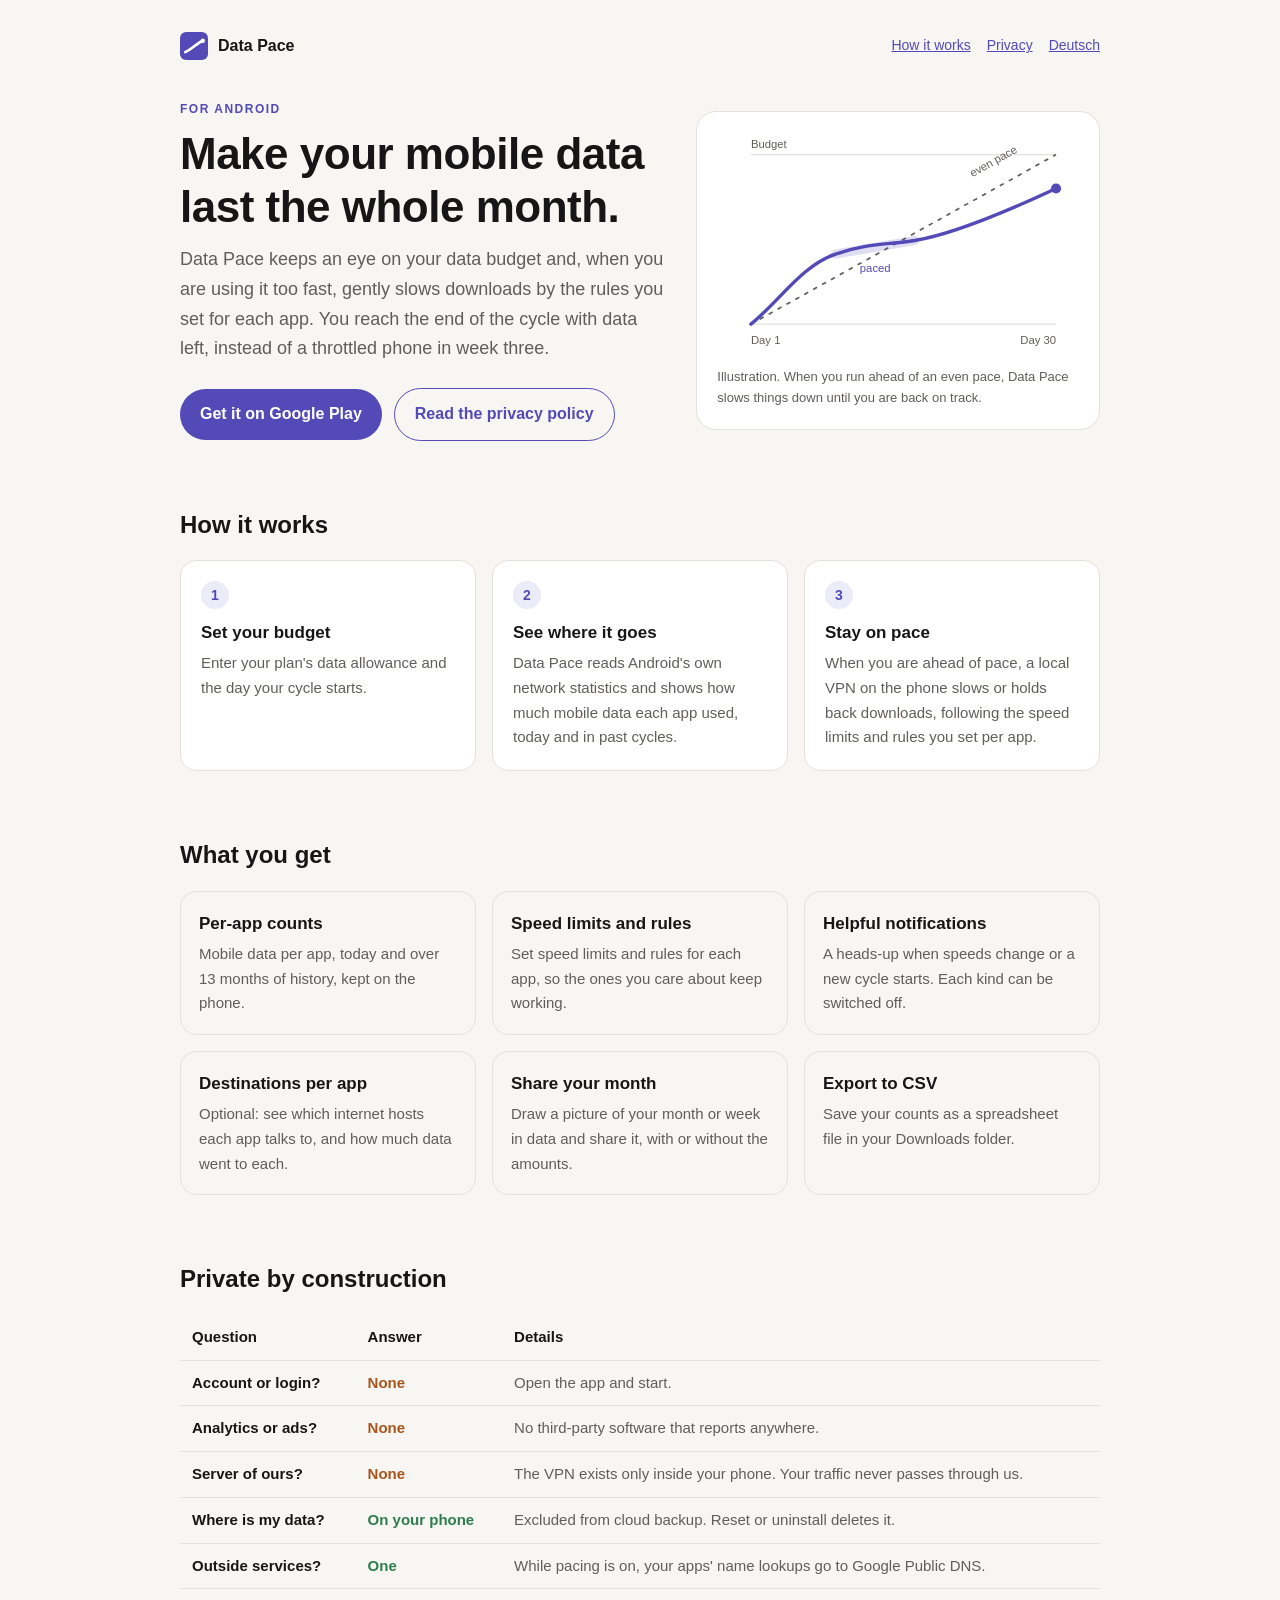
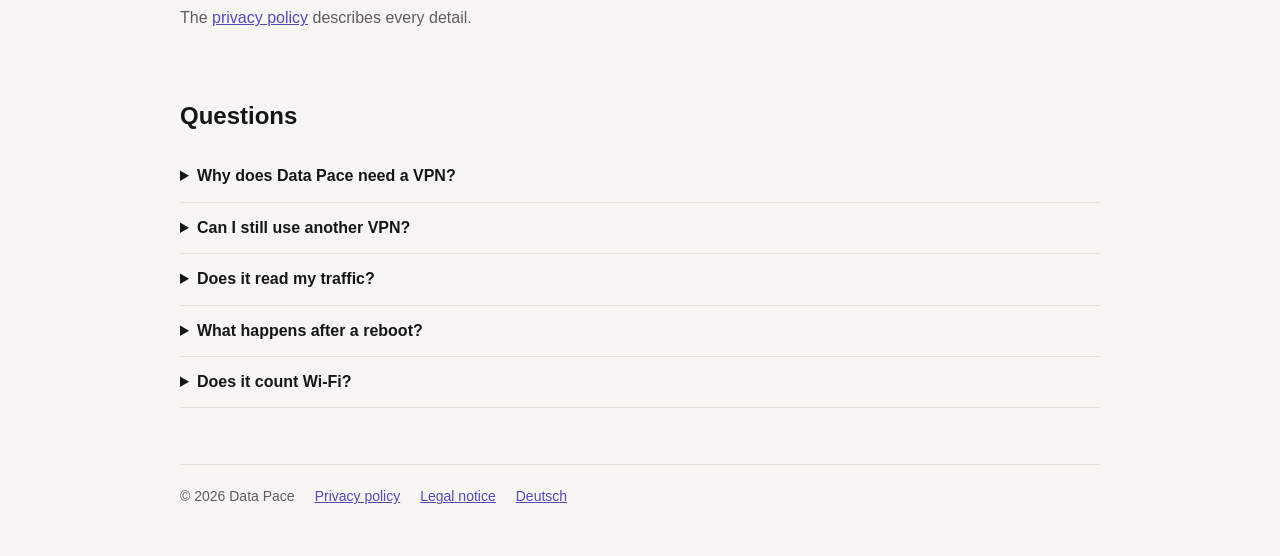
==== index.html @ 1742e235 "Landing page in English and German, GDPR additions to the privacy policy, Impressum, SEO basics - La" ====
<!doctype html>
<html lang="en">
<head>
<meta charset="utf-8">
<meta name="viewport" content="width=device-width,initial-scale=1">
<title>Data Pace: make your mobile data last the whole month</title>
<meta name="description" content="Data Pace is an Android app that paces your mobile data so your plan lasts until the next cycle. Per-app counts, gentle speed limits, no account, no server, no cloud.">

<link rel="canonical" href="https://tensor-tide.github.io/datapace-site/">
<link rel="alternate" hreflang="en" href="https://tensor-tide.github.io/datapace-site/">
<link rel="alternate" hreflang="de" href="https://tensor-tide.github.io/datapace-site/de/">
<link rel="alternate" hreflang="x-default" href="https://tensor-tide.github.io/datapace-site/">
<link rel="icon" href="favicon.svg" type="image/svg+xml">
<link rel="apple-touch-icon" href="apple-touch-icon.png">
<meta name="theme-color" content="#f7f6f2" media="(prefers-color-scheme: light)">
<meta name="theme-color" content="#0e0e10" media="(prefers-color-scheme: dark)">
<meta property="og:type" content="website">
<meta property="og:site_name" content="Data Pace">
<meta property="og:title" content="Data Pace: make your mobile data last the whole month">
<meta property="og:description" content="An Android app that paces your mobile data. Works entirely on your phone. No login, no server, no cloud.">
<meta property="og:url" content="https://tensor-tide.github.io/datapace-site/">
<meta property="og:image" content="https://tensor-tide.github.io/datapace-site/og.png">
<meta property="og:image:width" content="1200">
<meta property="og:image:height" content="630">
<meta property="og:locale" content="en_GB">
<meta property="og:locale:alternate" content="de_DE">
<meta name="twitter:card" content="summary_large_image">
<link rel="stylesheet" href="style.css">
<script type="application/ld+json">
{
  "@context": "https://schema.org",
  "@type": "SoftwareApplication",
  "name": "Data Pace",
  "operatingSystem": "Android",
  "applicationCategory": "UtilitiesApplication",
  "description": "Paces your mobile data so it lasts the whole month. Works entirely on the phone, with no account, server or cloud.",
  "url": "https://tensor-tide.github.io/datapace-site/",
  "inLanguage": ["en", "de"]
}
</script>
</head>
<body class="wide">
<a class="skip" href="#main">Skip to content</a>
<header class="site-header">
  <a class="brand" href="./"><img src="favicon.svg" alt="" width="28" height="28">Data Pace</a>
  <nav aria-label="Site">
    <a href="#how">How it works</a>
    <a href="privacy/">Privacy</a>
    <a href="de/" hreflang="de" lang="de">Deutsch</a>
  </nav>
</header>

<main id="main">
<div class="hero">
  <div>
    <div class="eyebrow">For Android</div>
    <h1>Make your mobile data last the whole month.</h1>
    <p class="lede">Data Pace keeps an eye on your data budget and, when you are using it too fast, gently slows downloads by the rules you set for each app. You reach the end of the cycle with data left, instead of a throttled phone in week three.</p>
    <div class="cta">
      <!-- TODO: replace with the real Play Store URL, e.g. https://play.google.com/store/apps/details?id=YOUR.PACKAGE -->
      <a class="button" href="https://play.google.com/store/apps/details?id=TODO">Get it on Google Play</a>
      <a class="button ghost" href="privacy/">Read the privacy policy</a>
    </div>
  </div>
  <figure class="pace-figure">
    <svg viewBox="0 0 320 200" role="img" aria-labelledby="pace-title pace-desc">
      <title id="pace-title">Data use against an even pace</title>
      <desc id="pace-desc">A dashed diagonal line shows an even pace from zero to the full budget at the end of the cycle. The actual usage line rises quickly at first, then flattens as pacing starts, and stays under the budget.</desc>
      <line x1="30" y1="20" x2="300" y2="20" style="stroke:var(--rule)" stroke-width="1"/>
      <line x1="30" y1="170" x2="300" y2="170" style="stroke:var(--rule)" stroke-width="1"/>
      <text x="30" y="14" font-size="10" style="fill:var(--soft)">Budget</text>
      <text x="30" y="188" font-size="10" style="fill:var(--soft)">Day 1</text>
      <text x="300" y="188" font-size="10" text-anchor="end" style="fill:var(--soft)">Day 30</text>
      <line x1="30" y1="170" x2="300" y2="20" style="stroke:var(--soft)" stroke-width="1.5" stroke-dasharray="4 5"/>
      <text x="226" y="40" font-size="10" style="fill:var(--soft)" transform="rotate(-29 226 40)">even pace</text>
      <path d="M30 170 C55 150 75 118 105 108 S150 100 175 96 S240 78 300 50" fill="none" style="stroke:var(--accent)" stroke-width="3" stroke-linecap="round"/>
      <path d="M105 108 L175 96" fill="none" style="stroke:var(--accent)" stroke-width="8" stroke-opacity=".18" stroke-linecap="round"/>
      <text x="140" y="124" font-size="10" text-anchor="middle" style="fill:var(--accent)">paced</text>
      <circle cx="300" cy="50" r="4.5" style="fill:var(--accent)"/>
    </svg>
    <figcaption>Illustration. When you run ahead of an even pace, Data Pace slows things down until you are back on track.</figcaption>
  </figure>
</div>

<section id="how" aria-labelledby="how-h">
  <h2 id="how-h">How it works</h2>
  <ol class="steps">
    <li><h3>Set your budget</h3><p>Enter your plan's data allowance and the day your cycle starts.</p></li>
    <li><h3>See where it goes</h3><p>Data Pace reads Android's own network statistics and shows how much mobile data each app used, today and in past cycles.</p></li>
    <li><h3>Stay on pace</h3><p>When you are ahead of pace, a local VPN on the phone slows or holds back downloads, following the speed limits and rules you set per app.</p></li>
  </ol>
</section>

<section aria-labelledby="feat-h">
  <h2 id="feat-h">What you get</h2>
  <div class="features">
    <div><h3>Per-app counts</h3><p>Mobile data per app, today and over 13 months of history, kept on the phone.</p></div>
    <div><h3>Speed limits and rules</h3><p>Set speed limits and rules for each app, so the ones you care about keep working.</p></div>
    <div><h3>Helpful notifications</h3><p>A heads-up when speeds change or a new cycle starts. Each kind can be switched off.</p></div>
    <div><h3>Destinations per app</h3><p>Optional: see which internet hosts each app talks to, and how much data went to each.</p></div>
    <div><h3>Share your month</h3><p>Draw a picture of your month or week in data and share it, with or without the amounts.</p></div>
    <div><h3>Export to CSV</h3><p>Save your counts as a spreadsheet file in your Downloads folder.</p></div>
  </div>
</section>

<section aria-labelledby="priv-h">
  <h2 id="priv-h">Private by construction</h2>
  <table class="promise">
    <thead><tr><th scope="col">Question</th><th scope="col">Answer</th><th scope="col">Details</th></tr></thead>
    <tbody>
      <tr><th scope="row">Account or login?</th><td class="no">None</td><td>Open the app and start.</td></tr>
      <tr><th scope="row">Analytics or ads?</th><td class="no">None</td><td>No third-party software that reports anywhere.</td></tr>
      <tr><th scope="row">Server of ours?</th><td class="no">None</td><td>The VPN exists only inside your phone. Your traffic never passes through us.</td></tr>
      <tr><th scope="row">Where is my data?</th><td class="yes">On your phone</td><td>Excluded from cloud backup. Reset or uninstall deletes it.</td></tr>
      <tr><th scope="row">Outside services?</th><td class="yes">One</td><td>While pacing is on, your apps' name lookups go to Google Public DNS.</td></tr>
    </tbody>
  </table>
  <p class="soft">The <a href="privacy/">privacy policy</a> describes every detail.</p>
</section>

<section aria-labelledby="faq-h">
  <h2 id="faq-h">Questions</h2>
  <details><summary>Why does Data Pace need a VPN?</summary><p>Android lets an app slow other apps' traffic only through its VPN interface. Data Pace's VPN runs entirely on the phone: traffic passes through the app straight to your carrier or Wi-Fi, never through a server.</p></details>
  <details><summary>Can I still use another VPN?</summary><p>Android allows one VPN at a time, so while pacing is on, another VPN app cannot run.</p></details>
  <details><summary>Does it read my traffic?</summary><p>No content. It reads only what pacing needs: which app opened a connection, the address, the amounts, and how long name lookups take. Host names are read only if you switch on Destinations per app.</p></details>
  <details><summary>What happens after a reboot?</summary><p>If pacing was on, it resumes by itself after a reboot or an app update.</p></details>
  <details><summary>Does it count Wi-Fi?</summary><p>Data Pace counts your mobile data, since that is what your plan limits.</p></details>
</section>
</main>

<footer class="site-footer">
  <span>© 2026 Data Pace</span>
  <a href="privacy/">Privacy policy</a>
  <a href="impressum/">Legal notice</a>
  <a href="de/" hreflang="de" lang="de">Deutsch</a>
</footer>
</body>
</html>
---- style.css ----
:root {
  --bg: #f7f6f2;
  --surface: #ffffff;
  --ink: #161616;
  --soft: #5f5e5a;
  --accent: #534ab7;
  --accent-ink: #ffffff;
  --accent-tint: #ecebf8;
  --rule: #e3e1da;
  --ok: #2f7d4f;
  --warn: #a8551b;
}
@media (prefers-color-scheme: dark) {
  :root {
    --bg: #0e0e10;
    --surface: #18181c;
    --ink: #f2f2f2;
    --soft: #b4b2a9;
    --accent: #9a93f0;
    --accent-ink: #0e0e10;
    --accent-tint: #23213d;
    --rule: #2e2e33;
    --ok: #6fcf97;
    --warn: #f2a65a;
  }
}

* { box-sizing: border-box; }
html { background: var(--bg); color-scheme: light dark; }
body {
  margin: 0 auto;
  padding: 32px 20px 48px;
  max-width: 680px;
  font: 16px/1.65 -apple-system, "Segoe UI", Roboto, Helvetica, Arial, sans-serif;
  color: var(--ink);
  background: var(--bg);
}
body.wide { max-width: 960px; }

h1 { font-size: 28px; line-height: 1.2; margin: 8px 0 4px; }
h2 { font-size: 20px; margin: 28px 0 6px; color: var(--accent); }
h3 { font-size: 17px; margin: 0 0 4px; }
.eyebrow { font-size: 12px; letter-spacing: 1.5px; font-weight: 600; color: var(--accent); text-transform: uppercase; }
.soft { color: var(--soft); }
a { color: var(--accent); }
a:focus-visible, .button:focus-visible { outline: 2px solid var(--accent); outline-offset: 3px; border-radius: 4px; }
hr { border: 0; border-top: 1px solid var(--rule); margin: 36px 0; }
ul { padding-left: 20px; }
li { margin: 4px 0; }
.lang { font-size: 14px; margin: 0 0 20px; }

.skip { position: absolute; left: -9999px; }
.skip:focus { left: 16px; top: 16px; background: var(--surface); padding: 8px 12px; z-index: 10; }

/* Header and footer */
.site-header { flex-wrap: wrap; display: flex; justify-content: space-between; align-items: center; gap: 16px; margin-bottom: 40px; }
.brand { white-space: nowrap; display: flex; align-items: center; gap: 10px; font-weight: 700; color: var(--ink); text-decoration: none; }
.brand img { width: 28px; height: 28px; }
.site-header nav { font-size: 14px; display: flex; gap: 8px 16px; flex-wrap: wrap; }
.site-footer { margin-top: 56px; padding-top: 20px; border-top: 1px solid var(--rule); font-size: 14px; color: var(--soft); display: flex; flex-wrap: wrap; gap: 8px 20px; }

/* Landing page */
.hero { display: grid; gap: 32px; align-items: center; }
@media (min-width: 760px) { .hero { grid-template-columns: 1.2fr 1fr; } }
.hero h1 { font-size: clamp(30px, 6vw, 44px); letter-spacing: -0.5px; }
.lede { font-size: 18px; color: var(--soft); margin: 12px 0 24px; }
.button {
  display: inline-block; padding: 12px 20px; border-radius: 999px;
  background: var(--accent); color: var(--accent-ink); font-weight: 600; text-decoration: none;
}
.button.ghost { background: transparent; color: var(--accent); border: 1.5px solid var(--accent); }
.cta { display: flex; flex-wrap: wrap; gap: 12px; align-items: center; }
.pace-figure { background: var(--surface); border: 1px solid var(--rule); border-radius: 20px; padding: 20px; margin: 0; }
.pace-figure svg { width: 100%; height: auto; display: block; }
.pace-figure figcaption { font-size: 13px; color: var(--soft); margin-top: 8px; }

section { margin-top: 64px; }
section > h2 { font-size: 24px; color: var(--ink); margin-bottom: 16px; }

.steps { list-style: none; padding: 0; display: grid; gap: 16px; counter-reset: step; }
@media (min-width: 760px) { .steps { grid-template-columns: repeat(3, 1fr); } }
.steps li { counter-increment: step; margin: 0; padding: 20px; background: var(--surface); border: 1px solid var(--rule); border-radius: 16px; }
.steps li::before {
  content: counter(step); display: inline-grid; place-items: center; width: 28px; height: 28px; margin-bottom: 10px;
  border-radius: 50%; background: var(--accent-tint); color: var(--accent); font-weight: 700; font-size: 14px;
}
.steps p, .features p { margin: 0; color: var(--soft); font-size: 15px; }

.features { display: grid; gap: 16px; }
@media (min-width: 600px) { .features { grid-template-columns: repeat(2, 1fr); } }
@media (min-width: 860px) { .features { grid-template-columns: repeat(3, 1fr); } }
.features > div { padding: 18px; border-radius: 16px; border: 1px solid var(--rule); }

.promise { width: 100%; border-collapse: collapse; font-size: 15px; }
.promise th, .promise td { text-align: left; padding: 10px 12px; border-bottom: 1px solid var(--rule); vertical-align: top; }
.promise th { font-weight: 600; }
.promise td:last-child { color: var(--soft); }
@media (max-width: 560px) {
  .promise thead { display: none; }
  .promise, .promise tbody, .promise tr, .promise th, .promise td { display: block; }
  .promise tr { padding: 10px 0; border-bottom: 1px solid var(--rule); }
  .promise th, .promise td { border: 0; padding: 2px 0; }
}
.promise, .legal table { overflow-wrap: break-word; hyphens: auto; }
.yes { color: var(--ok); font-weight: 600; white-space: nowrap; }
.no { color: var(--warn); font-weight: 600; white-space: nowrap; }

details { border-bottom: 1px solid var(--rule); padding: 12px 0; }
details summary { cursor: pointer; font-weight: 600; }
details p { margin: 8px 0 0; color: var(--soft); }

/* Legal pages */
.legal table { width: 100%; border-collapse: collapse; font-size: 15px; margin: 8px 0 16px; }
.legal th, .legal td { text-align: left; padding: 8px 10px; border-bottom: 1px solid var(--rule); vertical-align: top; }
.legal th { font-weight: 600; }
.legal address { font-style: normal; }
.todo { background: #fff3c4; color: #5a4300; padding: 0 4px; border-radius: 3px; }
@media (prefers-color-scheme: dark) { .todo { background: #4a3d00; color: #ffe8a3; } }

@media print {
  :root { --bg: #fff; --ink: #000; --soft: #333; --accent: #000; --rule: #ccc; }
  body { max-width: none; padding: 0; font-size: 11pt; }
  .site-header nav, .skip, .cta, .pace-figure { display: none; }
  a { text-decoration: none; }
  h2 { break-after: avoid; }
}
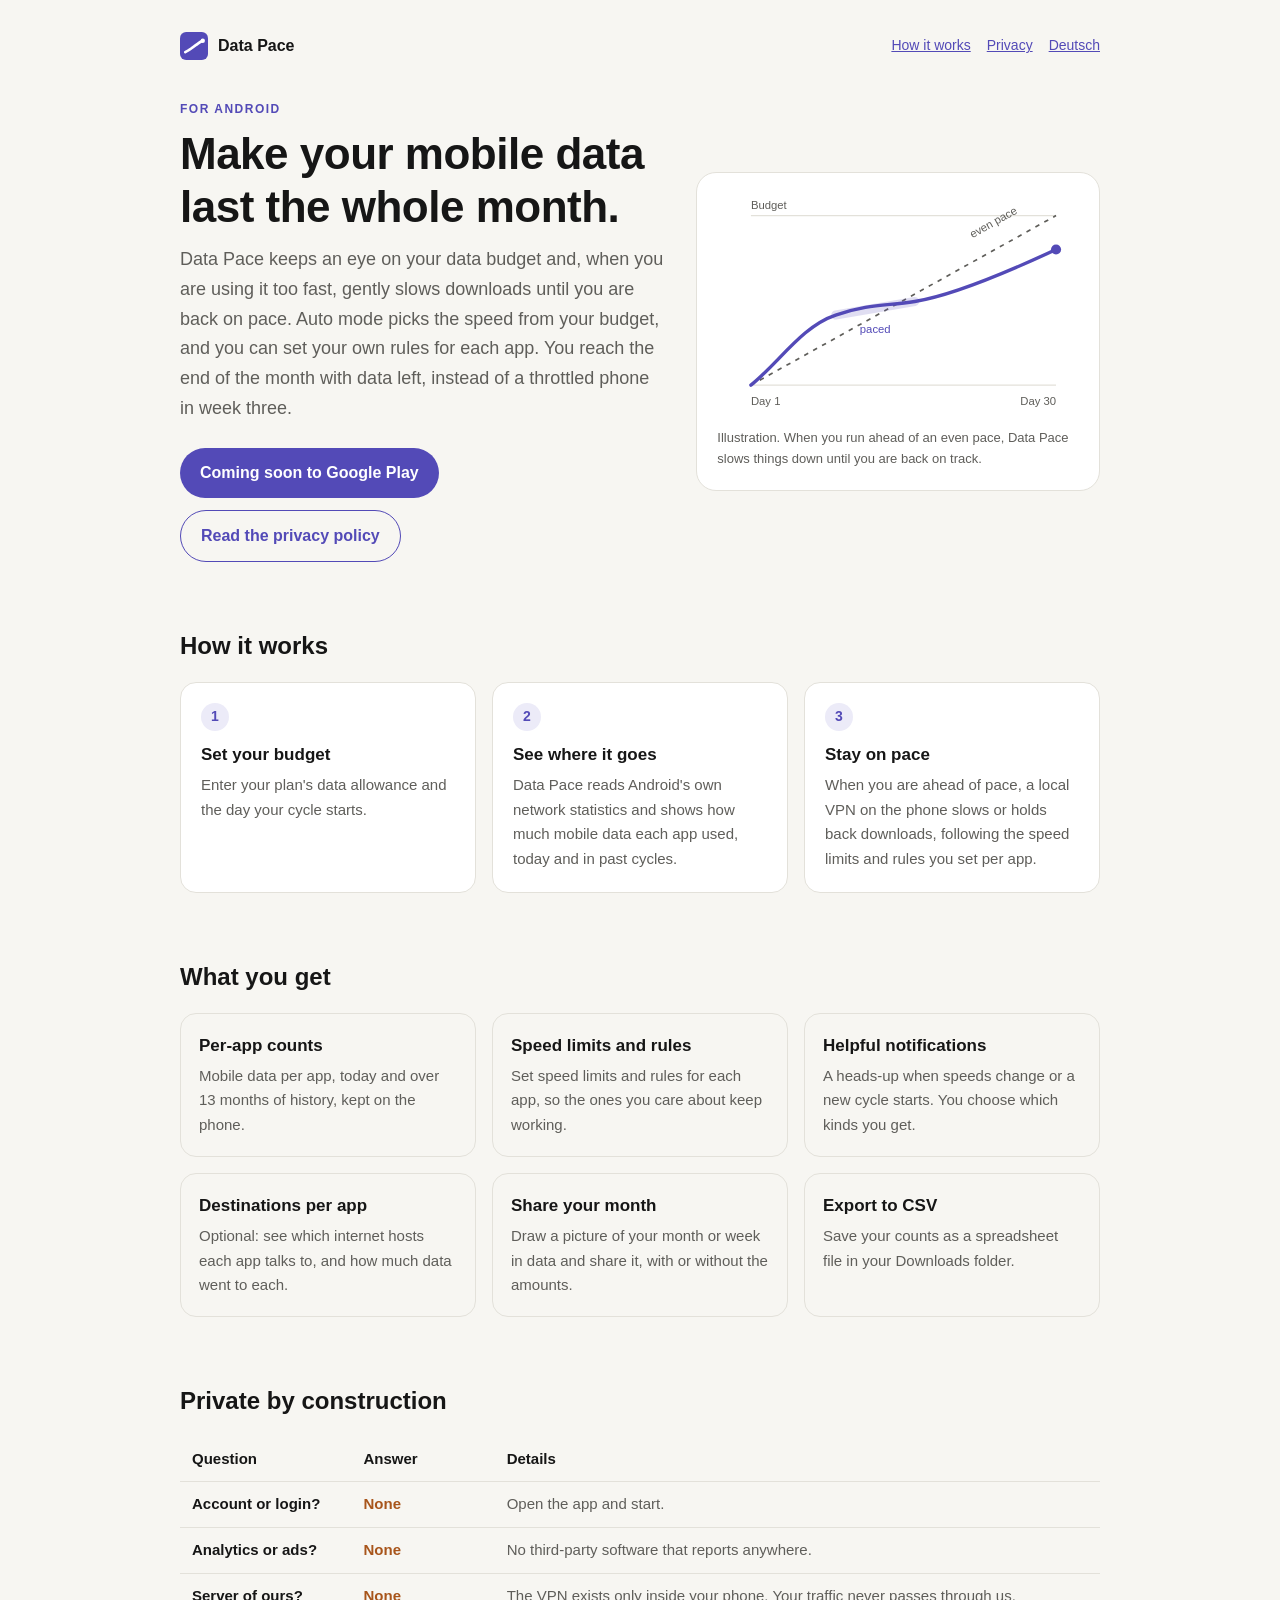
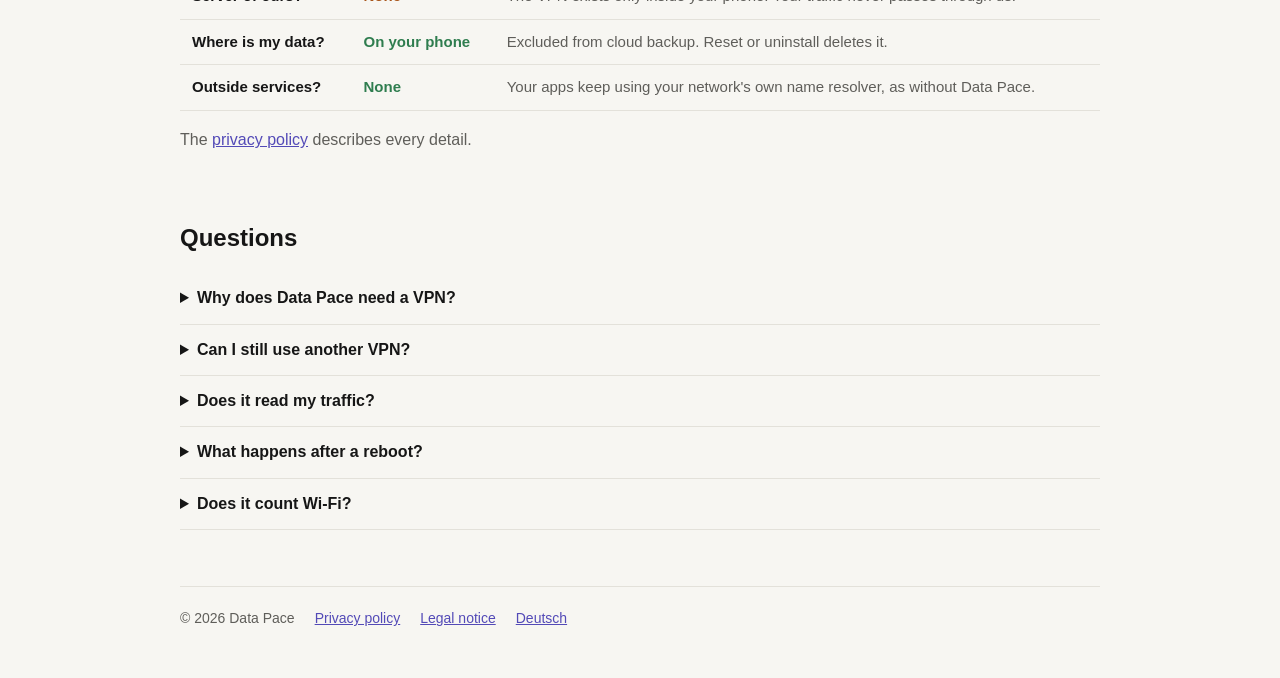
==== commit 67ccaa93: "Site: the claims checked against the app; DNS as a fallback only (0.21.24); coming soon in place of " ====
--- a/index.html
+++ b/index.html
@@ -55,10 +55,10 @@
   <div>
     <div class="eyebrow">For Android</div>
     <h1>Make your mobile data last the whole month.</h1>
-    <p class="lede">Data Pace keeps an eye on your data budget and, when you are using it too fast, gently slows downloads by the rules you set for each app. You reach the end of the cycle with data left, instead of a throttled phone in week three.</p>
+    <p class="lede">Data Pace keeps an eye on your data budget and, when you are using it too fast, gently slows downloads until you are back on pace. Auto mode picks the speed from your budget, and you can set your own rules for each app. You reach the end of the month with data left, instead of a throttled phone in week three.</p>
     <div class="cta">
-      <!-- TODO: replace with the real Play Store URL, e.g. https://play.google.com/store/apps/details?id=YOUR.PACKAGE -->
-      <a class="button" href="https://play.google.com/store/apps/details?id=TODO">Get it on Google Play</a>
+      <!-- The app is in closed testing; the listing is not public yet. When it is, this becomes a link to https://play.google.com/store/apps/details?id=app.datapace -->
+      <span class="button" aria-disabled="true">Coming soon to Google Play</span>
       <a class="button ghost" href="privacy/">Read the privacy policy</a>
     </div>
   </div>
@@ -96,7 +96,7 @@
   <div class="features">
     <div><h3>Per-app counts</h3><p>Mobile data per app, today and over 13 months of history, kept on the phone.</p></div>
     <div><h3>Speed limits and rules</h3><p>Set speed limits and rules for each app, so the ones you care about keep working.</p></div>
-    <div><h3>Helpful notifications</h3><p>A heads-up when speeds change or a new cycle starts. Each kind can be switched off.</p></div>
+    <div><h3>Helpful notifications</h3><p>A heads-up when speeds change or a new cycle starts. You choose which kinds you get.</p></div>
     <div><h3>Destinations per app</h3><p>Optional: see which internet hosts each app talks to, and how much data went to each.</p></div>
     <div><h3>Share your month</h3><p>Draw a picture of your month or week in data and share it, with or without the amounts.</p></div>
     <div><h3>Export to CSV</h3><p>Save your counts as a spreadsheet file in your Downloads folder.</p></div>
@@ -112,7 +112,7 @@
       <tr><th scope="row">Analytics or ads?</th><td class="no">None</td><td>No third-party software that reports anywhere.</td></tr>
       <tr><th scope="row">Server of ours?</th><td class="no">None</td><td>The VPN exists only inside your phone. Your traffic never passes through us.</td></tr>
       <tr><th scope="row">Where is my data?</th><td class="yes">On your phone</td><td>Excluded from cloud backup. Reset or uninstall deletes it.</td></tr>
-      <tr><th scope="row">Outside services?</th><td class="yes">One</td><td>While pacing is on, your apps' name lookups go to Google Public DNS.</td></tr>
+      <tr><th scope="row">Outside services?</th><td class="yes">None</td><td>Your apps keep using your network's own name resolver, as without Data Pace.</td></tr>
     </tbody>
   </table>
   <p class="soft">The <a href="privacy/">privacy policy</a> describes every detail.</p>
@@ -121,10 +121,10 @@
 <section aria-labelledby="faq-h">
   <h2 id="faq-h">Questions</h2>
   <details><summary>Why does Data Pace need a VPN?</summary><p>Android lets an app slow other apps' traffic only through its VPN interface. Data Pace's VPN runs entirely on the phone: traffic passes through the app straight to your carrier or Wi-Fi, never through a server.</p></details>
-  <details><summary>Can I still use another VPN?</summary><p>Android allows one VPN at a time, so while pacing is on, another VPN app cannot run.</p></details>
+  <details><summary>Can I still use another VPN?</summary><p>Android allows one VPN app at a time. While another VPN app is on, Data Pace keeps counting, but it cannot slow anything.</p></details>
   <details><summary>Does it read my traffic?</summary><p>No content. It reads only what pacing needs: which app opened a connection, the address, the amounts, and how long name lookups take. Host names are read only if you switch on Destinations per app.</p></details>
   <details><summary>What happens after a reboot?</summary><p>If pacing was on, it resumes by itself after a reboot or an app update.</p></details>
-  <details><summary>Does it count Wi-Fi?</summary><p>Data Pace counts your mobile data, since that is what your plan limits.</p></details>
+  <details><summary>Does it count Wi-Fi?</summary><p>Data Pace counts your mobile data, since that is what your plan limits. If your Wi-Fi is metered too, you can switch on Treat Wi-Fi as mobile data in Settings.</p></details>
 </section>
 </main>
 
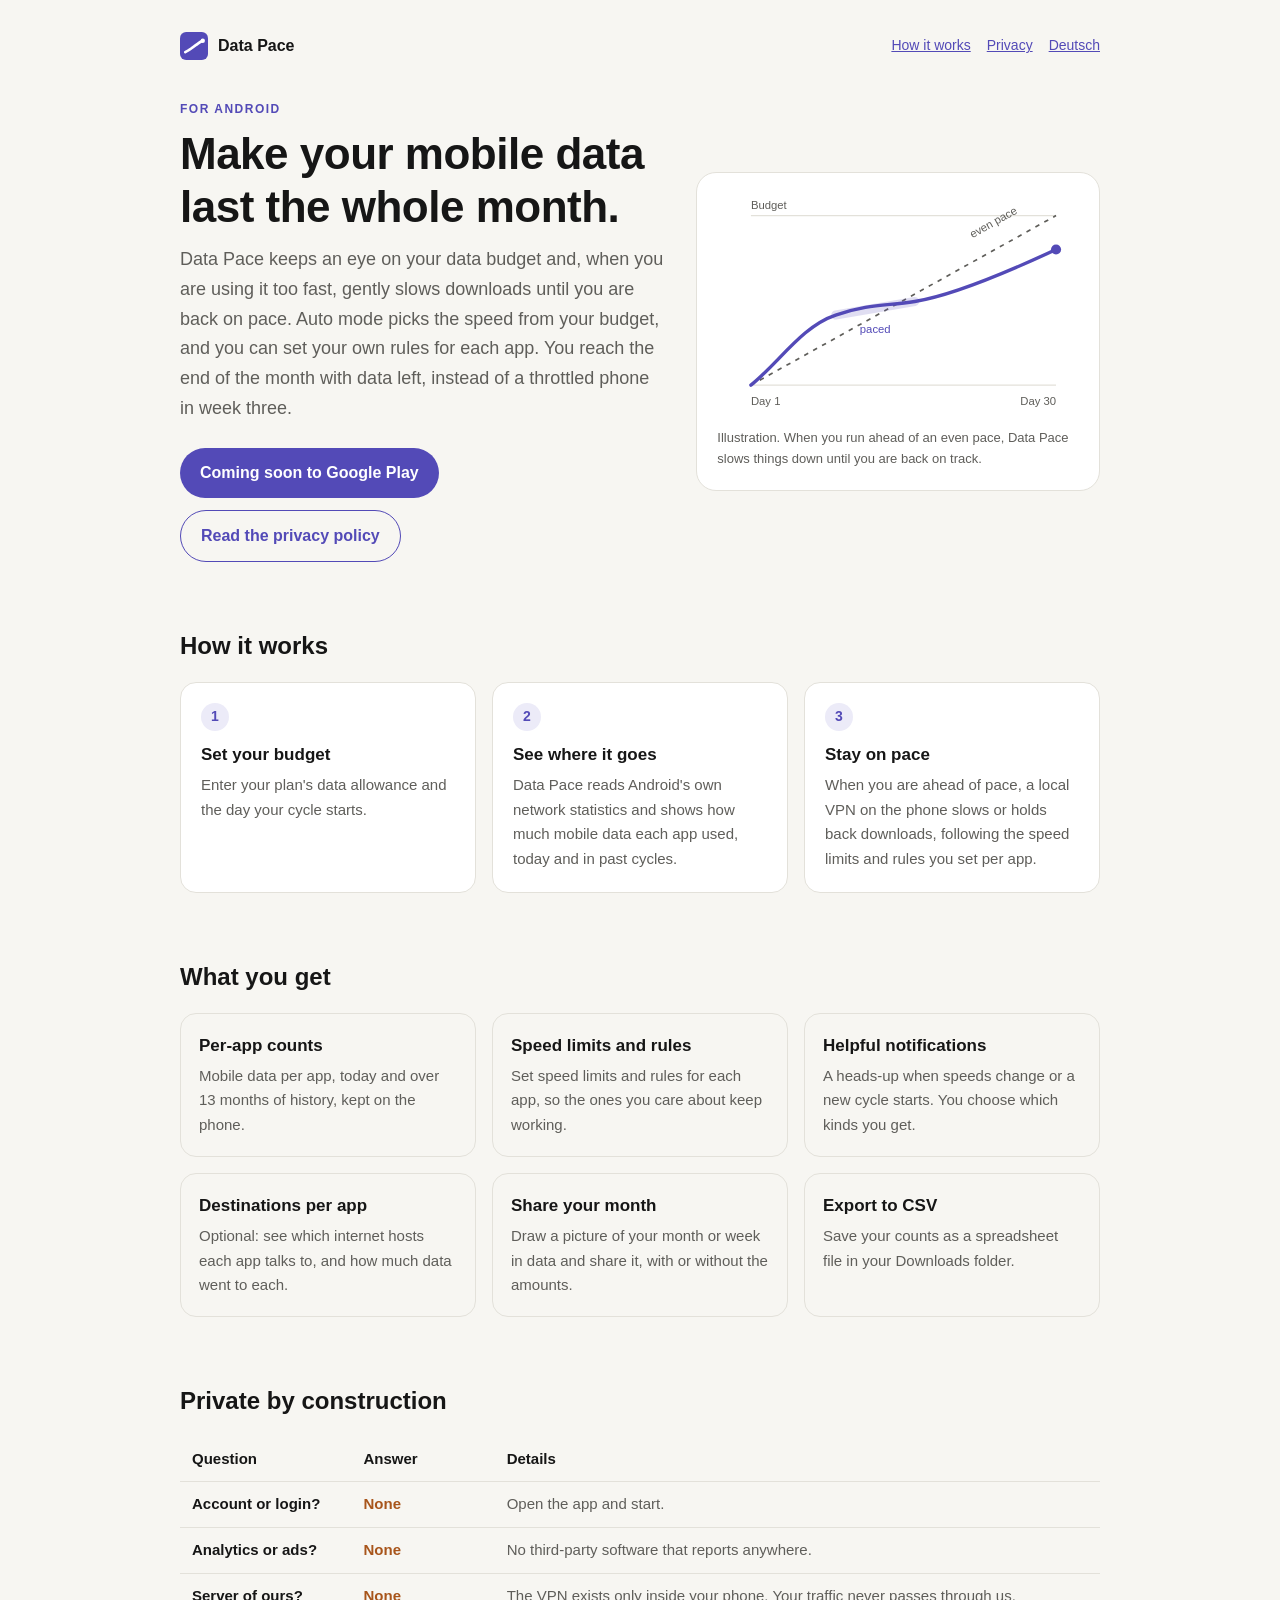
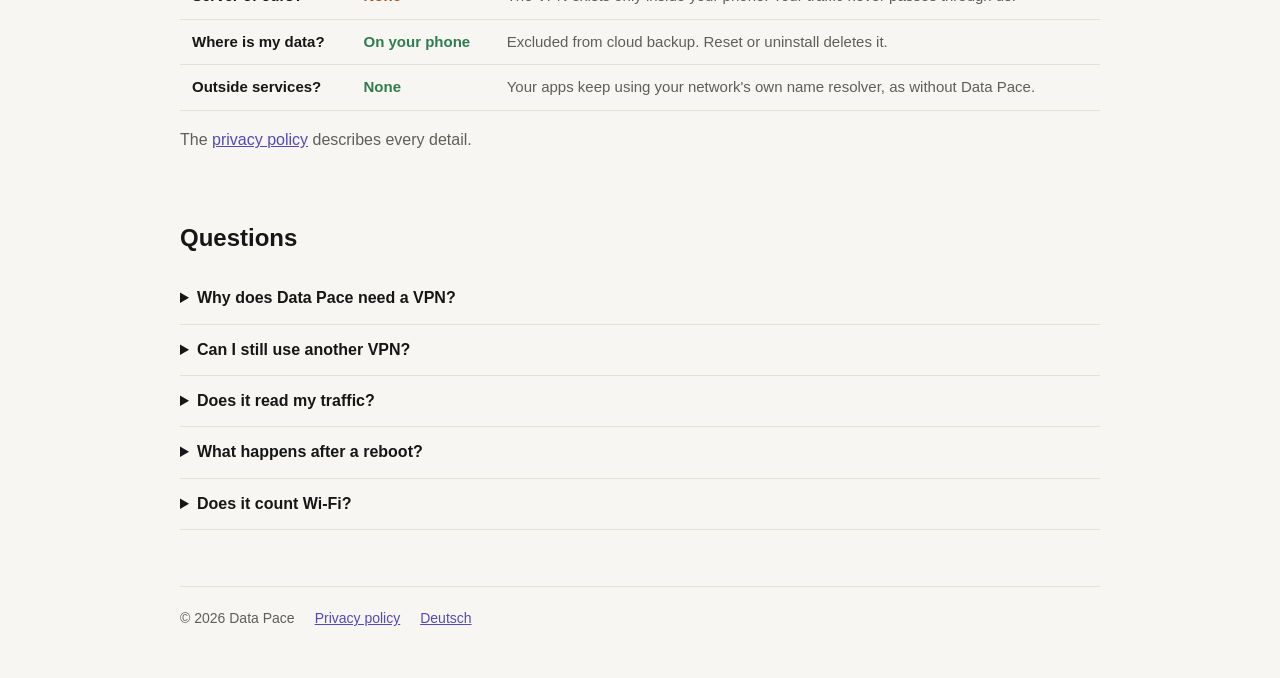
==== commit 4e1652aa: "Site: the Impressum and the controller blocks removed for now, on the founder's word The privacy pag" ====
--- a/index.html
+++ b/index.html
@@ -131,7 +131,6 @@
 <footer class="site-footer">
   <span>© 2026 Data Pace</span>
   <a href="privacy/">Privacy policy</a>
-  <a href="impressum/">Legal notice</a>
   <a href="de/" hreflang="de" lang="de">Deutsch</a>
 </footer>
 </body>
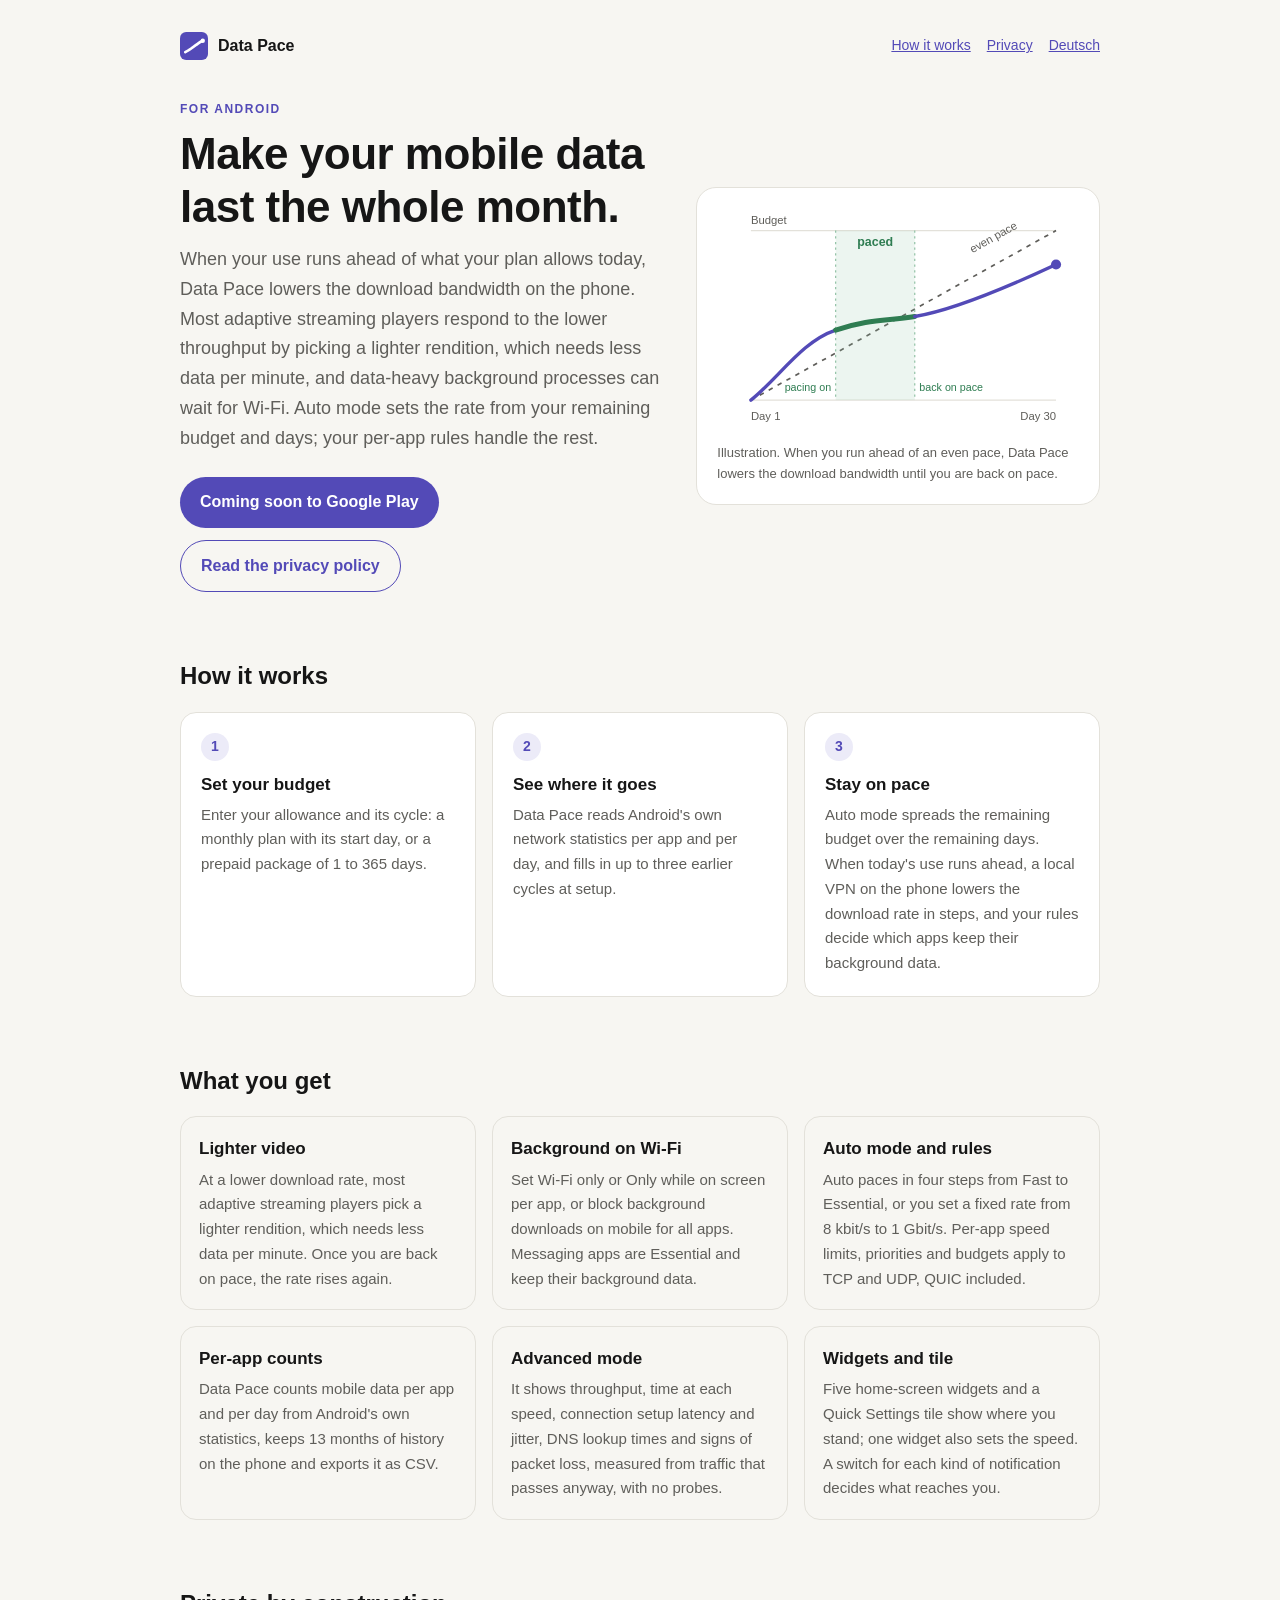
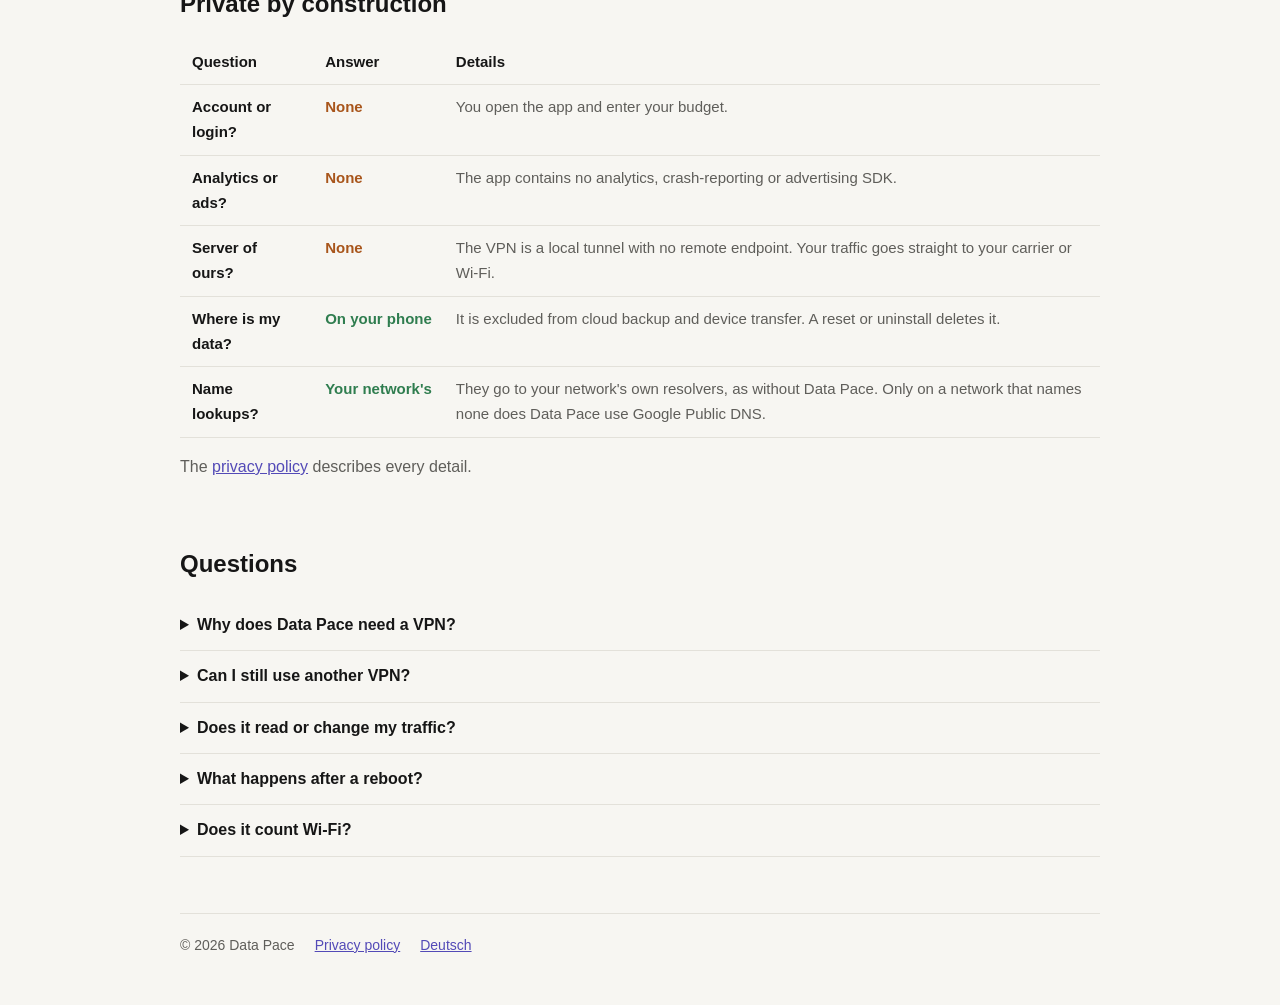
==== commit 0272dcd6: "Site: the landing pages in the technical voice, and the paced stretch of the chart marked (C-1 B) Th" ====
--- a/index.html
+++ b/index.html
@@ -4,7 +4,7 @@
 <meta charset="utf-8">
 <meta name="viewport" content="width=device-width,initial-scale=1">
 <title>Data Pace: make your mobile data last the whole month</title>
-<meta name="description" content="Data Pace is an Android app that paces your mobile data so your plan lasts until the next cycle. Per-app counts, gentle speed limits, no account, no server, no cloud.">
+<meta name="description" content="Data Pace is an Android app that paces your mobile data to your plan: lighter video at lower bandwidth, and data-heavy background processes wait for Wi-Fi. No account, no server, no cloud.">
 
 <link rel="canonical" href="https://tensor-tide.github.io/datapace-site/">
 <link rel="alternate" hreflang="en" href="https://tensor-tide.github.io/datapace-site/">
@@ -17,7 +17,7 @@
 <meta property="og:type" content="website">
 <meta property="og:site_name" content="Data Pace">
 <meta property="og:title" content="Data Pace: make your mobile data last the whole month">
-<meta property="og:description" content="An Android app that paces your mobile data. Works entirely on your phone. No login, no server, no cloud.">
+<meta property="og:description" content="An Android app that paces your mobile data to your plan, entirely on your phone. No login, no server, no cloud.">
 <meta property="og:url" content="https://tensor-tide.github.io/datapace-site/">
 <meta property="og:image" content="https://tensor-tide.github.io/datapace-site/og.png">
 <meta property="og:image:width" content="1200">
@@ -33,7 +33,7 @@
   "name": "Data Pace",
   "operatingSystem": "Android",
   "applicationCategory": "UtilitiesApplication",
-  "description": "Paces your mobile data so it lasts the whole month. Works entirely on the phone, with no account, server or cloud.",
+  "description": "Paces mobile data to your plan: lower download bandwidth for lighter video, and data-heavy background processes wait for Wi-Fi. Works entirely on the phone, with no account, server or cloud.",
   "url": "https://tensor-tide.github.io/datapace-site/",
   "inLanguage": ["en", "de"]
 }
@@ -55,7 +55,7 @@
   <div>
     <div class="eyebrow">For Android</div>
     <h1>Make your mobile data last the whole month.</h1>
-    <p class="lede">Data Pace keeps an eye on your data budget and, when you are using it too fast, gently slows downloads until you are back on pace. Auto mode picks the speed from your budget, and you can set your own rules for each app. You reach the end of the month with data left, instead of a throttled phone in week three.</p>
+    <p class="lede">When your use runs ahead of what your plan allows today, Data Pace lowers the download bandwidth on the phone. Most adaptive streaming players respond to the lower throughput by picking a lighter rendition, which needs less data per minute, and data-heavy background processes can wait for Wi-Fi. Auto mode sets the rate from your remaining budget and days; your per-app rules handle the rest.</p>
     <div class="cta">
       <!-- The app is in closed testing; the listing is not public yet. When it is, this becomes a link to https://play.google.com/store/apps/details?id=app.datapace -->
       <span class="button" aria-disabled="true">Coming soon to Google Play</span>
@@ -65,7 +65,7 @@
   <figure class="pace-figure">
     <svg viewBox="0 0 320 200" role="img" aria-labelledby="pace-title pace-desc">
       <title id="pace-title">Data use against an even pace</title>
-      <desc id="pace-desc">A dashed diagonal line shows an even pace from zero to the full budget at the end of the cycle. The actual usage line rises quickly at first, then flattens as pacing starts, and stays under the budget.</desc>
+      <desc id="pace-desc">A dashed diagonal line shows an even pace from zero to the full budget at the end of the cycle. The actual usage line rises quickly at first, then flattens as pacing starts, and stays under the budget. A green band marks the days when Data Pace paces; the line turns green inside it.</desc>
       <line x1="30" y1="20" x2="300" y2="20" style="stroke:var(--rule)" stroke-width="1"/>
       <line x1="30" y1="170" x2="300" y2="170" style="stroke:var(--rule)" stroke-width="1"/>
       <text x="30" y="14" font-size="10" style="fill:var(--soft)">Budget</text>
@@ -73,33 +73,39 @@
       <text x="300" y="188" font-size="10" text-anchor="end" style="fill:var(--soft)">Day 30</text>
       <line x1="30" y1="170" x2="300" y2="20" style="stroke:var(--soft)" stroke-width="1.5" stroke-dasharray="4 5"/>
       <text x="226" y="40" font-size="10" style="fill:var(--soft)" transform="rotate(-29 226 40)">even pace</text>
-      <path d="M30 170 C55 150 75 118 105 108 S150 100 175 96 S240 78 300 50" fill="none" style="stroke:var(--accent)" stroke-width="3" stroke-linecap="round"/>
-      <path d="M105 108 L175 96" fill="none" style="stroke:var(--accent)" stroke-width="8" stroke-opacity=".18" stroke-linecap="round"/>
-      <text x="140" y="124" font-size="10" text-anchor="middle" style="fill:var(--accent)">paced</text>
+      <rect x="105" y="20" width="70" height="150" style="fill:var(--paced-band)" fill-opacity=".16"/>
+      <line x1="105" y1="20" x2="105" y2="170" style="stroke:var(--paced-band)" stroke-width="1" stroke-dasharray="2 3"/>
+      <line x1="175" y1="20" x2="175" y2="170" style="stroke:var(--paced-band)" stroke-width="1" stroke-dasharray="2 3"/>
+      <text x="101" y="162" font-size="9.5" text-anchor="end" style="fill:var(--paced)">pacing on</text>
+      <text x="179" y="162" font-size="9.5" style="fill:var(--paced)">back on pace</text>
+      <path d="M30 170 C55 150 75 118 105 108" fill="none" style="stroke:var(--accent)" stroke-width="3" stroke-linecap="round"/>
+      <path d="M105 108 C135 98 150 100 175 96" fill="none" style="stroke:var(--paced)" stroke-width="4.5" stroke-linecap="round"/>
+      <path d="M175 96 C200 92 240 78 300 50" fill="none" style="stroke:var(--accent)" stroke-width="3" stroke-linecap="round"/>
+      <text x="140" y="34" font-size="11" font-weight="600" text-anchor="middle" style="fill:var(--paced)">paced</text>
       <circle cx="300" cy="50" r="4.5" style="fill:var(--accent)"/>
     </svg>
-    <figcaption>Illustration. When you run ahead of an even pace, Data Pace slows things down until you are back on track.</figcaption>
+    <figcaption>Illustration. When you run ahead of an even pace, Data Pace lowers the download bandwidth until you are back on pace.</figcaption>
   </figure>
 </div>
 
 <section id="how" aria-labelledby="how-h">
   <h2 id="how-h">How it works</h2>
   <ol class="steps">
-    <li><h3>Set your budget</h3><p>Enter your plan's data allowance and the day your cycle starts.</p></li>
-    <li><h3>See where it goes</h3><p>Data Pace reads Android's own network statistics and shows how much mobile data each app used, today and in past cycles.</p></li>
-    <li><h3>Stay on pace</h3><p>When you are ahead of pace, a local VPN on the phone slows or holds back downloads, following the speed limits and rules you set per app.</p></li>
+    <li><h3>Set your budget</h3><p>Enter your allowance and its cycle: a monthly plan with its start day, or a prepaid package of 1 to 365 days.</p></li>
+    <li><h3>See where it goes</h3><p>Data Pace reads Android's own network statistics per app and per day, and fills in up to three earlier cycles at setup.</p></li>
+    <li><h3>Stay on pace</h3><p>Auto mode spreads the remaining budget over the remaining days. When today's use runs ahead, a local VPN on the phone lowers the download rate in steps, and your rules decide which apps keep their background data.</p></li>
   </ol>
 </section>
 
 <section aria-labelledby="feat-h">
   <h2 id="feat-h">What you get</h2>
   <div class="features">
-    <div><h3>Per-app counts</h3><p>Mobile data per app, today and over 13 months of history, kept on the phone.</p></div>
-    <div><h3>Speed limits and rules</h3><p>Set speed limits and rules for each app, so the ones you care about keep working.</p></div>
-    <div><h3>Helpful notifications</h3><p>A heads-up when speeds change or a new cycle starts. You choose which kinds you get.</p></div>
-    <div><h3>Destinations per app</h3><p>Optional: see which internet hosts each app talks to, and how much data went to each.</p></div>
-    <div><h3>Share your month</h3><p>Draw a picture of your month or week in data and share it, with or without the amounts.</p></div>
-    <div><h3>Export to CSV</h3><p>Save your counts as a spreadsheet file in your Downloads folder.</p></div>
+    <div><h3>Lighter video</h3><p>At a lower download rate, most adaptive streaming players pick a lighter rendition, which needs less data per minute. Once you are back on pace, the rate rises again.</p></div>
+    <div><h3>Background on Wi-Fi</h3><p>Set Wi-Fi only or Only while on screen per app, or block background downloads on mobile for all apps. Messaging apps are Essential and keep their background data.</p></div>
+    <div><h3>Auto mode and rules</h3><p>Auto paces in four steps from Fast to Essential, or you set a fixed rate from 8 kbit/s to 1 Gbit/s. Per-app speed limits, priorities and budgets apply to TCP and UDP, QUIC included.</p></div>
+    <div><h3>Per-app counts</h3><p>Data Pace counts mobile data per app and per day from Android's own statistics, keeps 13 months of history on the phone and exports it as CSV.</p></div>
+    <div><h3>Advanced mode</h3><p>It shows throughput, time at each speed, connection setup latency and jitter, DNS lookup times and signs of packet loss, measured from traffic that passes anyway, with no probes.</p></div>
+    <div><h3>Widgets and tile</h3><p>Five home-screen widgets and a Quick Settings tile show where you stand; one widget also sets the speed. A switch for each kind of notification decides what reaches you.</p></div>
   </div>
 </section>
 
@@ -108,11 +114,11 @@
   <table class="promise">
     <thead><tr><th scope="col">Question</th><th scope="col">Answer</th><th scope="col">Details</th></tr></thead>
     <tbody>
-      <tr><th scope="row">Account or login?</th><td class="no">None</td><td>Open the app and start.</td></tr>
-      <tr><th scope="row">Analytics or ads?</th><td class="no">None</td><td>No third-party software that reports anywhere.</td></tr>
-      <tr><th scope="row">Server of ours?</th><td class="no">None</td><td>The VPN exists only inside your phone. Your traffic never passes through us.</td></tr>
-      <tr><th scope="row">Where is my data?</th><td class="yes">On your phone</td><td>Excluded from cloud backup. Reset or uninstall deletes it.</td></tr>
-      <tr><th scope="row">Outside services?</th><td class="yes">None</td><td>Your apps keep using your network's own name resolver, as without Data Pace.</td></tr>
+      <tr><th scope="row">Account or login?</th><td class="no">None</td><td>You open the app and enter your budget.</td></tr>
+      <tr><th scope="row">Analytics or ads?</th><td class="no">None</td><td>The app contains no analytics, crash-reporting or advertising SDK.</td></tr>
+      <tr><th scope="row">Server of ours?</th><td class="no">None</td><td>The VPN is a local tunnel with no remote endpoint. Your traffic goes straight to your carrier or Wi-Fi.</td></tr>
+      <tr><th scope="row">Where is my data?</th><td class="yes">On your phone</td><td>It is excluded from cloud backup and device transfer. A reset or uninstall deletes it.</td></tr>
+      <tr><th scope="row">Name lookups?</th><td class="yes">Your network's</td><td>They go to your network's own resolvers, as without Data Pace. Only on a network that names none does Data Pace use Google Public DNS.</td></tr>
     </tbody>
   </table>
   <p class="soft">The <a href="privacy/">privacy policy</a> describes every detail.</p>
@@ -120,11 +126,11 @@
 
 <section aria-labelledby="faq-h">
   <h2 id="faq-h">Questions</h2>
-  <details><summary>Why does Data Pace need a VPN?</summary><p>Android lets an app slow other apps' traffic only through its VPN interface. Data Pace's VPN runs entirely on the phone: traffic passes through the app straight to your carrier or Wi-Fi, never through a server.</p></details>
-  <details><summary>Can I still use another VPN?</summary><p>Android allows one VPN app at a time. While another VPN app is on, Data Pace keeps counting, but it cannot slow anything.</p></details>
-  <details><summary>Does it read my traffic?</summary><p>No content. It reads only what pacing needs: which app opened a connection, the address, the amounts, and how long name lookups take. Host names are read only if you switch on Destinations per app.</p></details>
-  <details><summary>What happens after a reboot?</summary><p>If pacing was on, it resumes by itself after a reboot or an app update.</p></details>
-  <details><summary>Does it count Wi-Fi?</summary><p>Data Pace counts your mobile data, since that is what your plan limits. If your Wi-Fi is metered too, you can switch on Treat Wi-Fi as mobile data in Settings.</p></details>
+  <details><summary>Why does Data Pace need a VPN?</summary><p>Android lets an app shape other apps' traffic only through its VpnService interface. Data Pace's VPN is a local tunnel, a userspace network stack with a local relay, and has no remote endpoint: traffic leaves the phone through your carrier or Wi-Fi, never through a server of ours.</p></details>
+  <details><summary>Can I still use another VPN?</summary><p>Android runs one VPN at a time. While another VPN app is active, Data Pace keeps counting but cannot pace, and it never takes the connection back by itself.</p></details>
+  <details><summary>Does it read or change my traffic?</summary><p>It never reads or modifies payloads, and it does not compress, transcode or cache. It sees what pacing needs: which app opened a connection, the remote address, the byte counts, and how long connection setup and name lookups take. Server names from DNS answers and TLS handshakes are read only if you switch on Destinations per app, and stay on the phone for the current cycle.</p></details>
+  <details><summary>What happens after a reboot?</summary><p>If pacing was on, it resumes by itself after a reboot or an update of Data Pace.</p></details>
+  <details><summary>Does it count Wi-Fi?</summary><p>Data Pace counts and paces mobile data, since that is what your plan limits; on Wi-Fi it neither counts nor slows anything. If your Wi-Fi is metered too, switch on Treat Wi-Fi as mobile data in Settings; the tunnel then reports Wi-Fi as metered as well.</p></details>
 </section>
 </main>
 
--- a/style.css
+++ b/style.css
@@ -7,6 +7,8 @@
   --accent-ink: #ffffff;
   --accent-tint: #ecebf8;
   --rule: #e3e1da;
+  --paced: #2f7d52;
+  --paced-band: #8cbea0;
   --ok: #2f7d4f;
   --warn: #a8551b;
 }
@@ -20,6 +22,8 @@
     --accent-ink: #0e0e10;
     --accent-tint: #23213d;
     --rule: #2e2e33;
+    --paced: #8cbea0;
+    --paced-band: #8cbea0;
     --ok: #6fcf97;
     --warn: #f2a65a;
   }
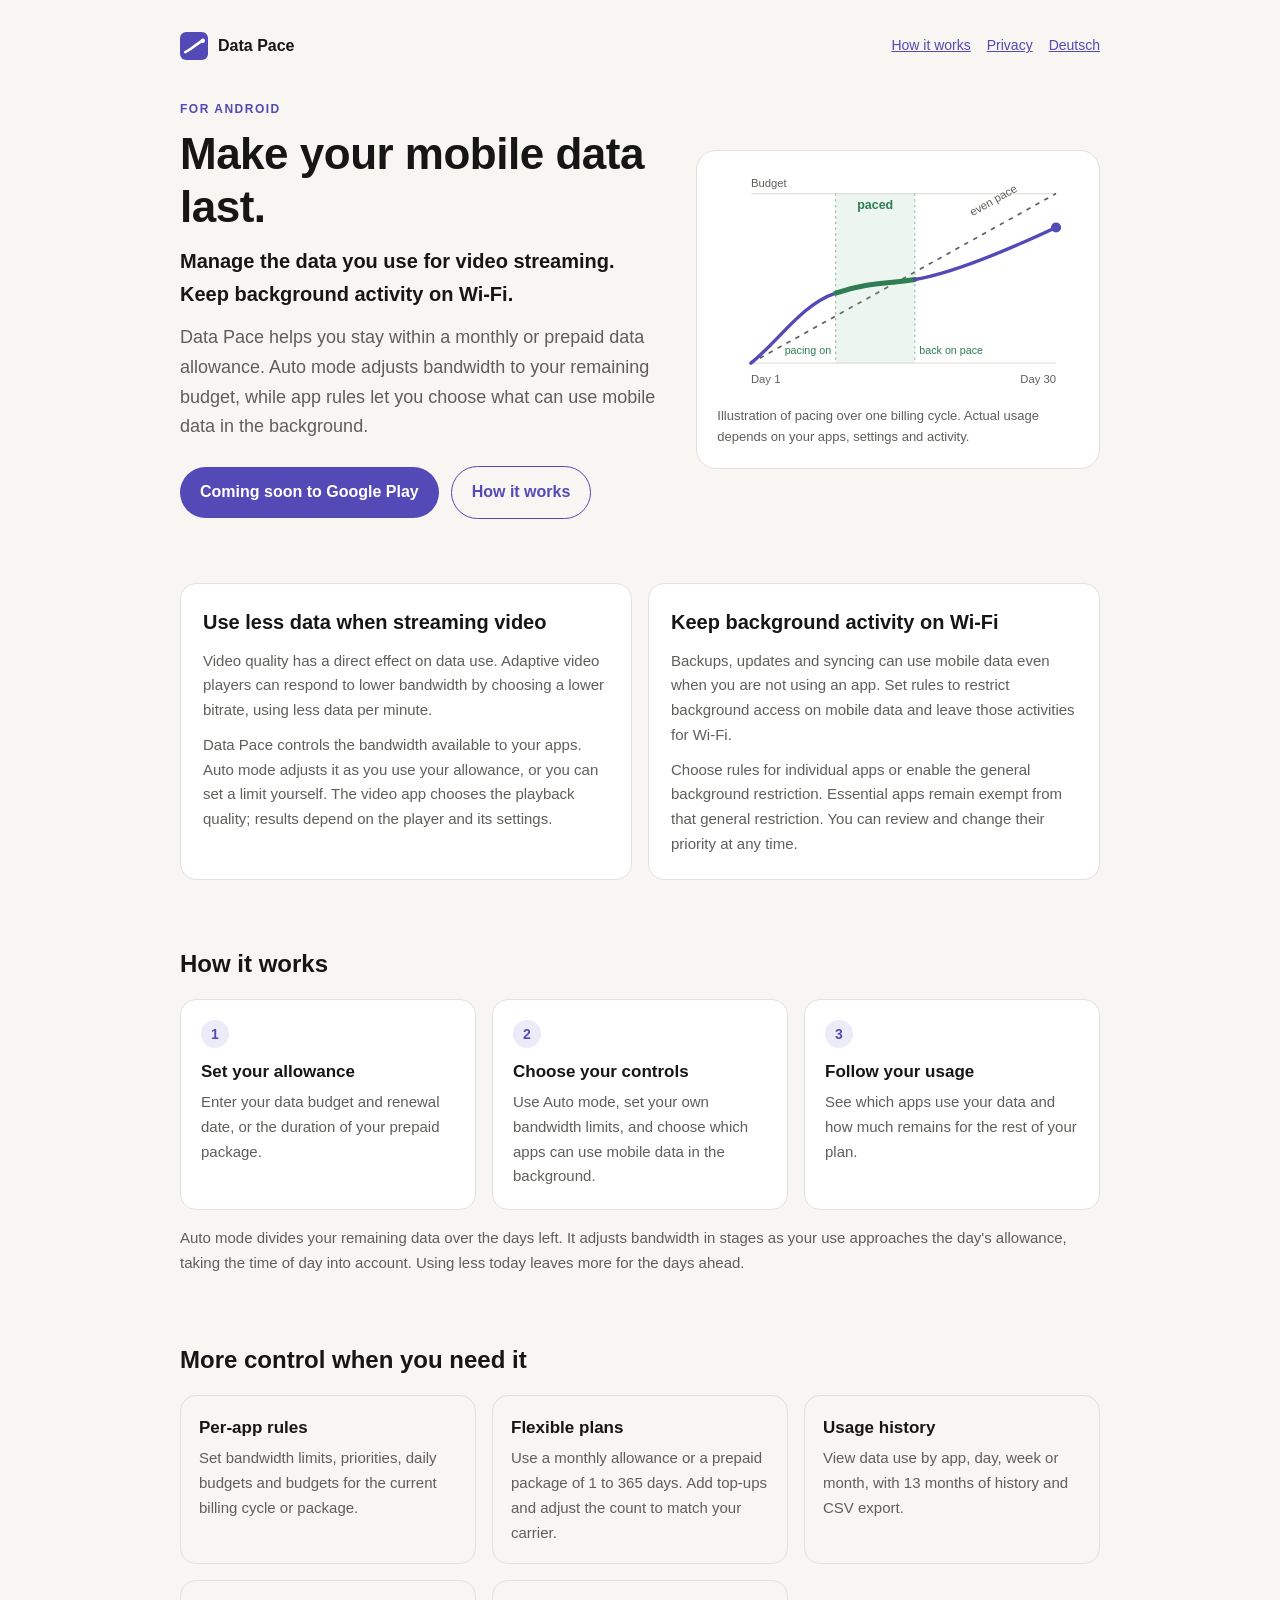
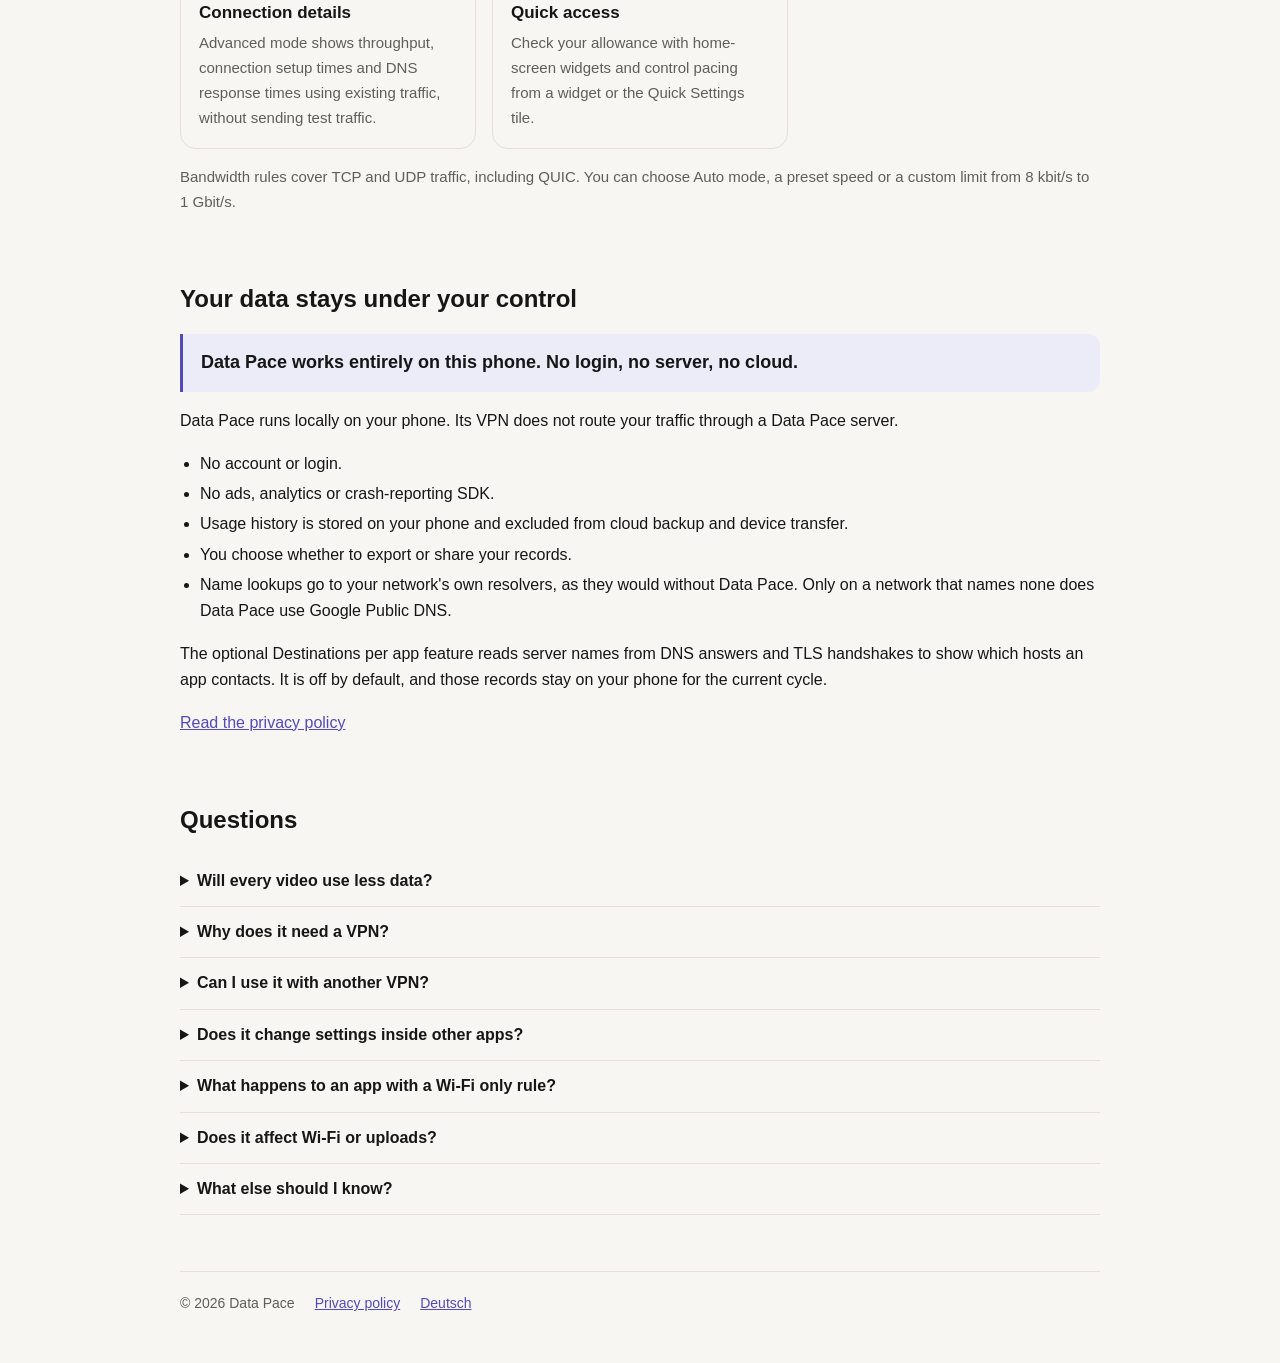
==== commit 202a43d9: "Site: Codex's landing copy in English and German, with the privacy line and the DNS fallback added C" ====
--- a/index.html
+++ b/index.html
@@ -3,8 +3,8 @@
 <head>
 <meta charset="utf-8">
 <meta name="viewport" content="width=device-width,initial-scale=1">
-<title>Data Pace: make your mobile data last the whole month</title>
-<meta name="description" content="Data Pace is an Android app that paces your mobile data to your plan: lighter video at lower bandwidth, and data-heavy background processes wait for Wi-Fi. No account, no server, no cloud.">
+<title>Data Pace | Manage video streaming and mobile data</title>
+<meta name="description" content="Make your mobile data last with Data Pace for Android. Manage streaming bandwidth, restrict background data use and track your allowance by app.">
 
 <link rel="canonical" href="https://tensor-tide.github.io/datapace-site/">
 <link rel="alternate" hreflang="en" href="https://tensor-tide.github.io/datapace-site/">
@@ -16,8 +16,8 @@
 <meta name="theme-color" content="#0e0e10" media="(prefers-color-scheme: dark)">
 <meta property="og:type" content="website">
 <meta property="og:site_name" content="Data Pace">
-<meta property="og:title" content="Data Pace: make your mobile data last the whole month">
-<meta property="og:description" content="An Android app that paces your mobile data to your plan, entirely on your phone. No login, no server, no cloud.">
+<meta property="og:title" content="Data Pace | Manage video streaming and mobile data">
+<meta property="og:description" content="Manage streaming bandwidth and background data on Android, so your allowance lasts. Data Pace works entirely on this phone. No login, no server, no cloud.">
 <meta property="og:url" content="https://tensor-tide.github.io/datapace-site/">
 <meta property="og:image" content="https://tensor-tide.github.io/datapace-site/og.png">
 <meta property="og:image:width" content="1200">
@@ -33,7 +33,7 @@
   "name": "Data Pace",
   "operatingSystem": "Android",
   "applicationCategory": "UtilitiesApplication",
-  "description": "Paces mobile data to your plan: lower download bandwidth for lighter video, and data-heavy background processes wait for Wi-Fi. Works entirely on the phone, with no account, server or cloud.",
+  "description": "Manages streaming bandwidth and background mobile data so a monthly or prepaid allowance lasts. Works entirely on the phone, with no account, server or cloud.",
   "url": "https://tensor-tide.github.io/datapace-site/",
   "inLanguage": ["en", "de"]
 }
@@ -44,7 +44,7 @@
 <header class="site-header">
   <a class="brand" href="./"><img src="favicon.svg" alt="" width="28" height="28">Data Pace</a>
   <nav aria-label="Site">
-    <a href="#how">How it works</a>
+    <a href="#how-it-works">How it works</a>
     <a href="privacy/">Privacy</a>
     <a href="de/" hreflang="de" lang="de">Deutsch</a>
   </nav>
@@ -54,12 +54,13 @@
 <div class="hero">
   <div>
     <div class="eyebrow">For Android</div>
-    <h1>Make your mobile data last the whole month.</h1>
-    <p class="lede">When your use runs ahead of what your plan allows today, Data Pace lowers the download bandwidth on the phone. Most adaptive streaming players respond to the lower throughput by picking a lighter rendition, which needs less data per minute, and data-heavy background processes can wait for Wi-Fi. Auto mode sets the rate from your remaining budget and days; your per-app rules handle the rest.</p>
+    <h1>Make your mobile data last.</h1>
+    <p class="sub">Manage the data you use for video streaming. Keep background activity on Wi-Fi.</p>
+    <p class="lede">Data Pace helps you stay within a monthly or prepaid data allowance. Auto mode adjusts bandwidth to your remaining budget, while app rules let you choose what can use mobile data in the background.</p>
     <div class="cta">
       <!-- The app is in closed testing; the listing is not public yet. When it is, this becomes a link to https://play.google.com/store/apps/details?id=app.datapace -->
       <span class="button" aria-disabled="true">Coming soon to Google Play</span>
-      <a class="button ghost" href="privacy/">Read the privacy policy</a>
+      <a class="button ghost" href="#how-it-works">How it works</a>
     </div>
   </div>
   <figure class="pace-figure">
@@ -84,53 +85,71 @@
       <text x="140" y="34" font-size="11" font-weight="600" text-anchor="middle" style="fill:var(--paced)">paced</text>
       <circle cx="300" cy="50" r="4.5" style="fill:var(--accent)"/>
     </svg>
-    <figcaption>Illustration. When you run ahead of an even pace, Data Pace lowers the download bandwidth until you are back on pace.</figcaption>
+    <figcaption>Illustration of pacing over one billing cycle. Actual usage depends on your apps, settings and activity.</figcaption>
   </figure>
 </div>
 
-<section id="how" aria-labelledby="how-h">
+<section aria-labelledby="video-h">
+  <div class="features two">
+    <div>
+      <h2 id="video-h">Use less data when streaming video</h2>
+      <p>Video quality has a direct effect on data use. Adaptive video players can respond to lower bandwidth by choosing a lower bitrate, using less data per minute.</p>
+      <p>Data Pace controls the bandwidth available to your apps. Auto mode adjusts it as you use your allowance, or you can set a limit yourself. The video app chooses the playback quality; results depend on the player and its settings.</p>
+    </div>
+    <div>
+      <h2 id="bg-h">Keep background activity on Wi-Fi</h2>
+      <p>Backups, updates and syncing can use mobile data even when you are not using an app. Set rules to restrict background access on mobile data and leave those activities for Wi-Fi.</p>
+      <p>Choose rules for individual apps or enable the general background restriction. Essential apps remain exempt from that general restriction. You can review and change their priority at any time.</p>
+    </div>
+  </div>
+</section>
+
+<section id="how-it-works" aria-labelledby="how-h">
   <h2 id="how-h">How it works</h2>
   <ol class="steps">
-    <li><h3>Set your budget</h3><p>Enter your allowance and its cycle: a monthly plan with its start day, or a prepaid package of 1 to 365 days.</p></li>
-    <li><h3>See where it goes</h3><p>Data Pace reads Android's own network statistics per app and per day, and fills in up to three earlier cycles at setup.</p></li>
-    <li><h3>Stay on pace</h3><p>Auto mode spreads the remaining budget over the remaining days. When today's use runs ahead, a local VPN on the phone lowers the download rate in steps, and your rules decide which apps keep their background data.</p></li>
+    <li><h3>Set your allowance</h3><p>Enter your data budget and renewal date, or the duration of your prepaid package.</p></li>
+    <li><h3>Choose your controls</h3><p>Use Auto mode, set your own bandwidth limits, and choose which apps can use mobile data in the background.</p></li>
+    <li><h3>Follow your usage</h3><p>See which apps use your data and how much remains for the rest of your plan.</p></li>
   </ol>
+  <p class="soft after">Auto mode divides your remaining data over the days left. It adjusts bandwidth in stages as your use approaches the day's allowance, taking the time of day into account. Using less today leaves more for the days ahead.</p>
 </section>
 
 <section aria-labelledby="feat-h">
-  <h2 id="feat-h">What you get</h2>
+  <h2 id="feat-h">More control when you need it</h2>
   <div class="features">
-    <div><h3>Lighter video</h3><p>At a lower download rate, most adaptive streaming players pick a lighter rendition, which needs less data per minute. Once you are back on pace, the rate rises again.</p></div>
-    <div><h3>Background on Wi-Fi</h3><p>Set Wi-Fi only or Only while on screen per app, or block background downloads on mobile for all apps. Messaging apps are Essential and keep their background data.</p></div>
-    <div><h3>Auto mode and rules</h3><p>Auto paces in four steps from Fast to Essential, or you set a fixed rate from 8 kbit/s to 1 Gbit/s. Per-app speed limits, priorities and budgets apply to TCP and UDP, QUIC included.</p></div>
-    <div><h3>Per-app counts</h3><p>Data Pace counts mobile data per app and per day from Android's own statistics, keeps 13 months of history on the phone and exports it as CSV.</p></div>
-    <div><h3>Advanced mode</h3><p>It shows throughput, time at each speed, connection setup latency and jitter, DNS lookup times and signs of packet loss, measured from traffic that passes anyway, with no probes.</p></div>
-    <div><h3>Widgets and tile</h3><p>Five home-screen widgets and a Quick Settings tile show where you stand; one widget also sets the speed. A switch for each kind of notification decides what reaches you.</p></div>
+    <div><h3>Per-app rules</h3><p>Set bandwidth limits, priorities, daily budgets and budgets for the current billing cycle or package.</p></div>
+    <div><h3>Flexible plans</h3><p>Use a monthly allowance or a prepaid package of 1 to 365 days. Add top-ups and adjust the count to match your carrier.</p></div>
+    <div><h3>Usage history</h3><p>View data use by app, day, week or month, with 13 months of history and CSV export.</p></div>
+    <div><h3>Connection details</h3><p>Advanced mode shows throughput, connection setup times and DNS response times using existing traffic, without sending test traffic.</p></div>
+    <div><h3>Quick access</h3><p>Check your allowance with home-screen widgets and control pacing from a widget or the Quick Settings tile.</p></div>
   </div>
+  <p class="soft after">Bandwidth rules cover TCP and UDP traffic, including QUIC. You can choose Auto mode, a preset speed or a custom limit from 8 kbit/s to 1 Gbit/s.</p>
 </section>
 
 <section aria-labelledby="priv-h">
-  <h2 id="priv-h">Private by construction</h2>
-  <table class="promise">
-    <thead><tr><th scope="col">Question</th><th scope="col">Answer</th><th scope="col">Details</th></tr></thead>
-    <tbody>
-      <tr><th scope="row">Account or login?</th><td class="no">None</td><td>You open the app and enter your budget.</td></tr>
-      <tr><th scope="row">Analytics or ads?</th><td class="no">None</td><td>The app contains no analytics, crash-reporting or advertising SDK.</td></tr>
-      <tr><th scope="row">Server of ours?</th><td class="no">None</td><td>The VPN is a local tunnel with no remote endpoint. Your traffic goes straight to your carrier or Wi-Fi.</td></tr>
-      <tr><th scope="row">Where is my data?</th><td class="yes">On your phone</td><td>It is excluded from cloud backup and device transfer. A reset or uninstall deletes it.</td></tr>
-      <tr><th scope="row">Name lookups?</th><td class="yes">Your network's</td><td>They go to your network's own resolvers, as without Data Pace. Only on a network that names none does Data Pace use Google Public DNS.</td></tr>
-    </tbody>
-  </table>
-  <p class="soft">The <a href="privacy/">privacy policy</a> describes every detail.</p>
+  <h2 id="priv-h">Your data stays under your control</h2>
+  <p class="privacy-line">Data Pace works entirely on this phone. No login, no server, no cloud.</p>
+  <p>Data Pace runs locally on your phone. Its VPN does not route your traffic through a Data Pace server.</p>
+  <ul>
+    <li>No account or login.</li>
+    <li>No ads, analytics or crash-reporting SDK.</li>
+    <li>Usage history is stored on your phone and excluded from cloud backup and device transfer.</li>
+    <li>You choose whether to export or share your records.</li>
+    <li>Name lookups go to your network's own resolvers, as they would without Data Pace. Only on a network that names none does Data Pace use Google Public DNS.</li>
+  </ul>
+  <p>The optional Destinations per app feature reads server names from DNS answers and TLS handshakes to show which hosts an app contacts. It is off by default, and those records stay on your phone for the current cycle.</p>
+  <p><a href="privacy/">Read the privacy policy</a></p>
 </section>
 
 <section aria-labelledby="faq-h">
   <h2 id="faq-h">Questions</h2>
-  <details><summary>Why does Data Pace need a VPN?</summary><p>Android lets an app shape other apps' traffic only through its VpnService interface. Data Pace's VPN is a local tunnel, a userspace network stack with a local relay, and has no remote endpoint: traffic leaves the phone through your carrier or Wi-Fi, never through a server of ours.</p></details>
-  <details><summary>Can I still use another VPN?</summary><p>Android runs one VPN at a time. While another VPN app is active, Data Pace keeps counting but cannot pace, and it never takes the connection back by itself.</p></details>
-  <details><summary>Does it read or change my traffic?</summary><p>It never reads or modifies payloads, and it does not compress, transcode or cache. It sees what pacing needs: which app opened a connection, the remote address, the byte counts, and how long connection setup and name lookups take. Server names from DNS answers and TLS handshakes are read only if you switch on Destinations per app, and stay on the phone for the current cycle.</p></details>
-  <details><summary>What happens after a reboot?</summary><p>If pacing was on, it resumes by itself after a reboot or an update of Data Pace.</p></details>
-  <details><summary>Does it count Wi-Fi?</summary><p>Data Pace counts and paces mobile data, since that is what your plan limits; on Wi-Fi it neither counts nor slows anything. If your Wi-Fi is metered too, switch on Treat Wi-Fi as mobile data in Settings; the tunnel then reports Wi-Fi as metered as well.</p></details>
+  <details><summary>Will every video use less data?</summary><p>The effect depends on the video app and its quality settings. Adaptive playback can select a lower bitrate when less bandwidth is available. A player set to a fixed quality may buffer instead. Data Pace does not compress or re-encode video, and its bandwidth limits also affect other traffic covered by the same rules.</p></details>
+  <details><summary>Why does it need a VPN?</summary><p>Data Pace uses Android's VpnService to apply traffic rules locally. The tunnel stays on your device; your apps still connect to their usual services. It does not provide a remote VPN server or change your location.</p></details>
+  <details><summary>Can I use it with another VPN?</summary><p>While another VPN is active, Data Pace can keep counting usage but cannot apply its pacing rules.</p></details>
+  <details><summary>Does it change settings inside other apps?</summary><p>No. Data Pace controls network access and bandwidth. It does not change a video app's quality setting or a backup app's schedule. Each app decides when to resume its work once access is available.</p></details>
+  <details><summary>What happens to an app with a Wi-Fi only rule?</summary><p>Its background mobile access is restricted. By default, opening the app allows limited mobile access at up to 128 kbit/s, subject to any stricter speed limit. To block that access too, enable “Cut off apps on screen too.”</p></details>
+  <details><summary>Does it affect Wi-Fi or uploads?</summary><p>By default, Wi-Fi traffic is neither counted nor paced. You can include it with “Treat Wi-Fi as mobile data.” Uploads count toward your allowance but are not speed-limited; rules that block an app's access can also prevent uploads.</p></details>
+  <details><summary>What else should I know?</summary><p>Hotspot traffic is counted but not paced. Apps in a work profile are outside Data Pace's counting and pacing. Speeds are approximate, and Android's usage figures can differ from your carrier's.</p></details>
 </section>
 </main>
 
--- a/style.css
+++ b/style.css
@@ -94,6 +94,13 @@
 @media (min-width: 600px) { .features { grid-template-columns: repeat(2, 1fr); } }
 @media (min-width: 860px) { .features { grid-template-columns: repeat(3, 1fr); } }
 .features > div { padding: 18px; border-radius: 16px; border: 1px solid var(--rule); }
+.hero .sub { font-size: 20px; font-weight: 600; color: var(--ink); margin: 12px 0 0; }
+@media (min-width: 860px) { .features.two { grid-template-columns: repeat(2, 1fr); } }
+.features.two > div { padding: 22px; background: var(--surface); }
+.features.two h2 { font-size: 20px; color: var(--ink); margin: 0 0 10px; }
+.features.two p + p { margin-top: 10px; }
+.after { margin: 16px 0 0; font-size: 15px; }
+.privacy-line { font-size: 18px; font-weight: 600; color: var(--ink); padding: 14px 18px; border-left: 3px solid var(--accent); background: var(--accent-tint); border-radius: 0 12px 12px 0; margin: 0 0 16px; }
 
 .promise { width: 100%; border-collapse: collapse; font-size: 15px; }
 .promise th, .promise td { text-align: left; padding: 10px 12px; border-bottom: 1px solid var(--rule); vertical-align: top; }
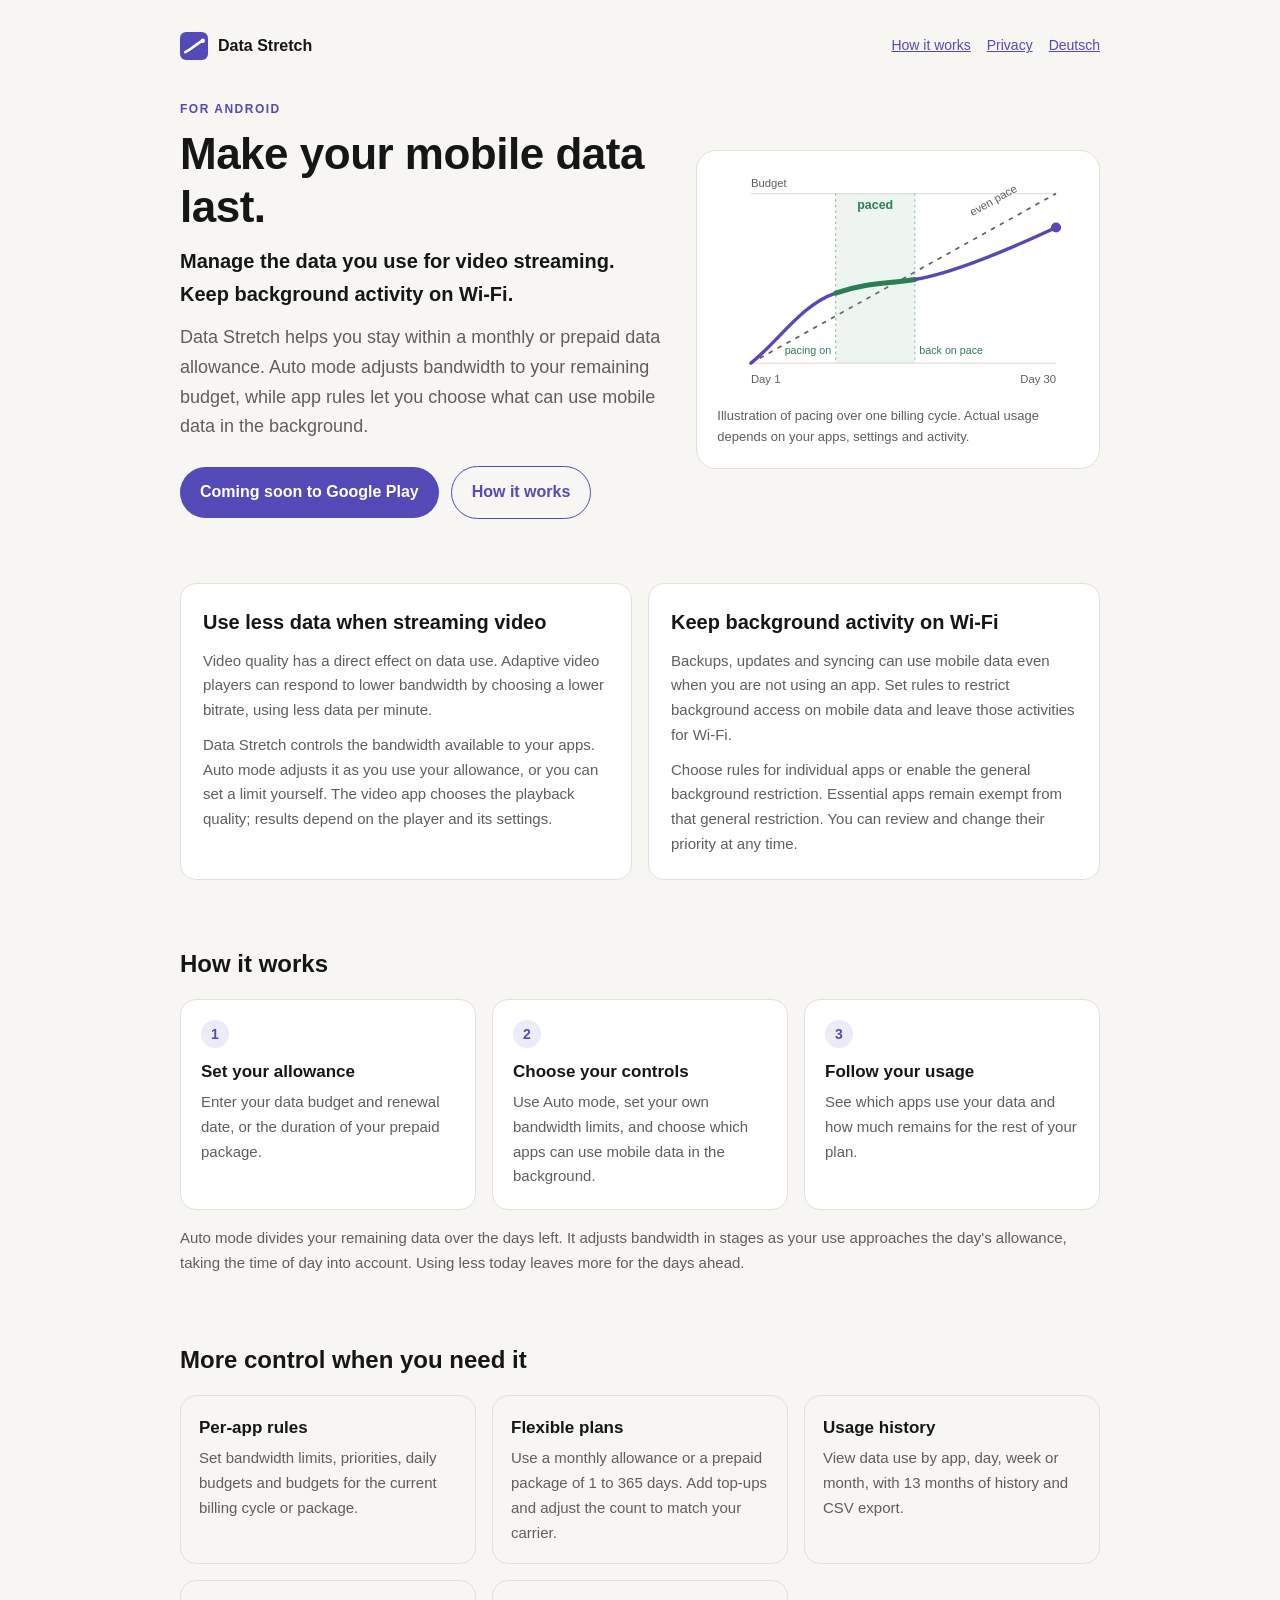
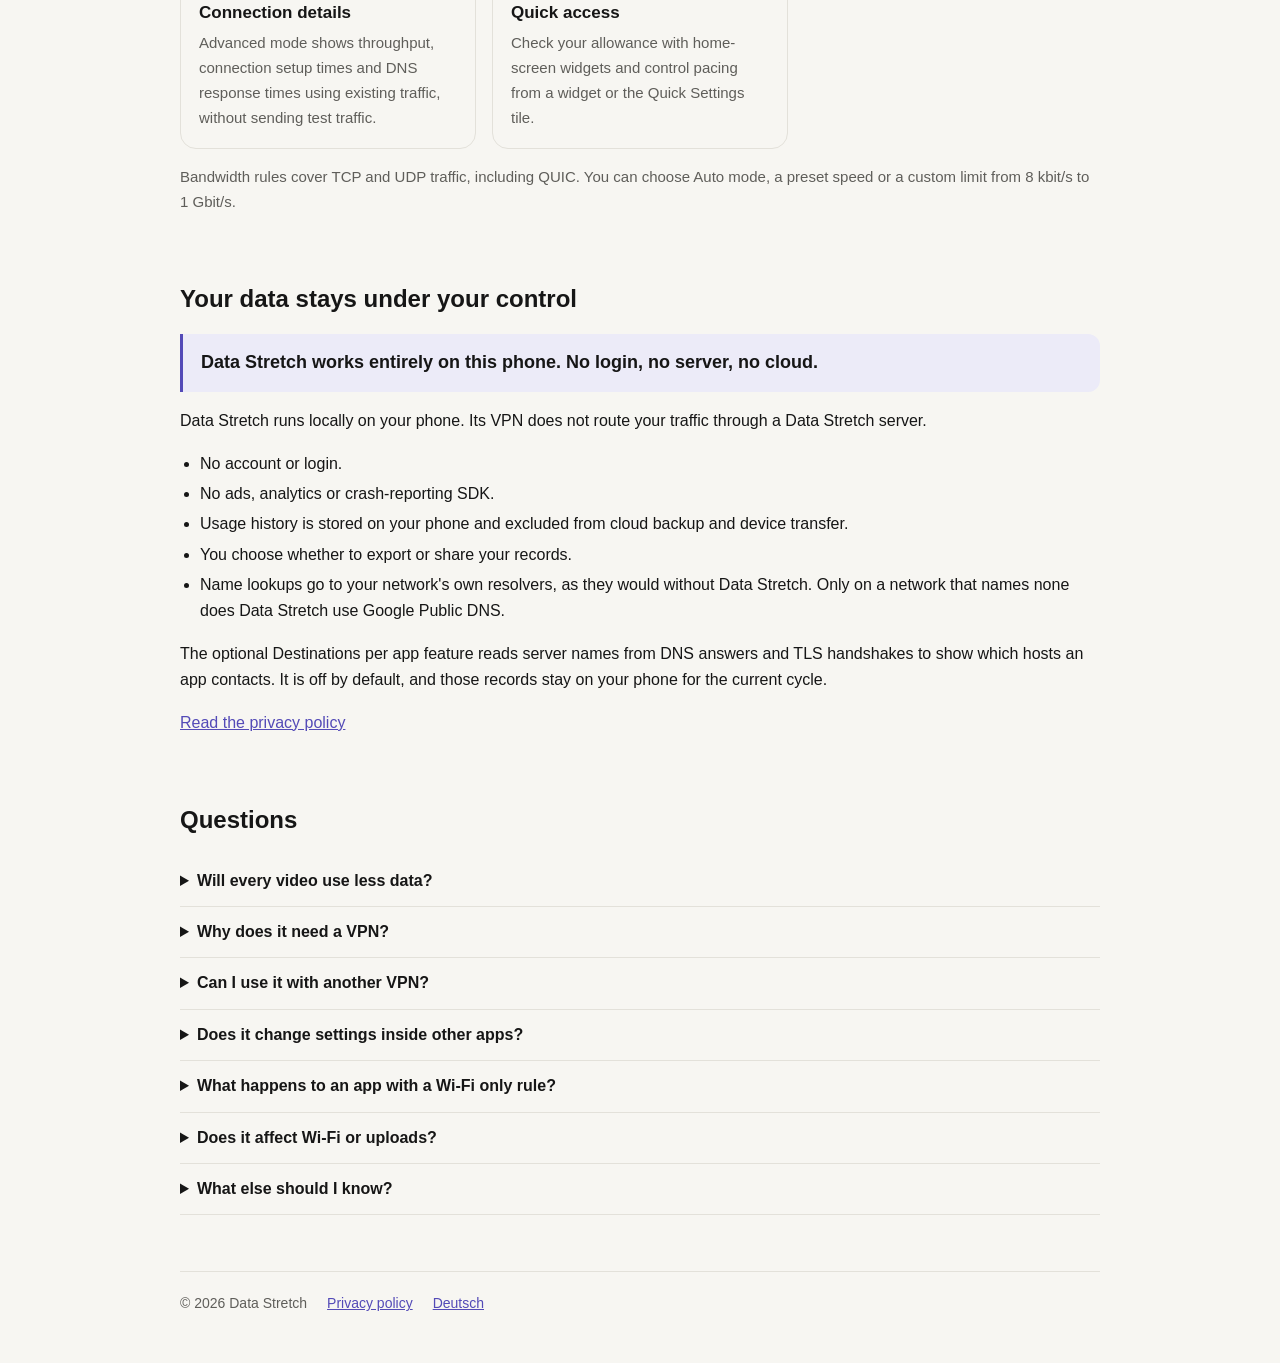
==== commit 228b7865: "Site: the app is called Data Stretch; a new share image Co-Authored-By: Claude Opus 5.5 <noreply@ant" ====
--- a/index.html
+++ b/index.html
@@ -3,8 +3,8 @@
 <head>
 <meta charset="utf-8">
 <meta name="viewport" content="width=device-width,initial-scale=1">
-<title>Data Pace | Manage video streaming and mobile data</title>
-<meta name="description" content="Make your mobile data last with Data Pace for Android. Manage streaming bandwidth, restrict background data use and track your allowance by app.">
+<title>Data Stretch | Manage video streaming and mobile data</title>
+<meta name="description" content="Make your mobile data last with Data Stretch for Android. Manage streaming bandwidth, restrict background data use and track your allowance by app.">
 
 <link rel="canonical" href="https://tensor-tide.github.io/datapace-site/">
 <link rel="alternate" hreflang="en" href="https://tensor-tide.github.io/datapace-site/">
@@ -15,9 +15,9 @@
 <meta name="theme-color" content="#f7f6f2" media="(prefers-color-scheme: light)">
 <meta name="theme-color" content="#0e0e10" media="(prefers-color-scheme: dark)">
 <meta property="og:type" content="website">
-<meta property="og:site_name" content="Data Pace">
-<meta property="og:title" content="Data Pace | Manage video streaming and mobile data">
-<meta property="og:description" content="Manage streaming bandwidth and background data on Android, so your allowance lasts. Data Pace works entirely on this phone. No login, no server, no cloud.">
+<meta property="og:site_name" content="Data Stretch">
+<meta property="og:title" content="Data Stretch | Manage video streaming and mobile data">
+<meta property="og:description" content="Manage streaming bandwidth and background data on Android, so your allowance lasts. Data Stretch works entirely on this phone. No login, no server, no cloud.">
 <meta property="og:url" content="https://tensor-tide.github.io/datapace-site/">
 <meta property="og:image" content="https://tensor-tide.github.io/datapace-site/og.png">
 <meta property="og:image:width" content="1200">
@@ -30,7 +30,7 @@
 {
   "@context": "https://schema.org",
   "@type": "SoftwareApplication",
-  "name": "Data Pace",
+  "name": "Data Stretch",
   "operatingSystem": "Android",
   "applicationCategory": "UtilitiesApplication",
   "description": "Manages streaming bandwidth and background mobile data so a monthly or prepaid allowance lasts. Works entirely on the phone, with no account, server or cloud.",
@@ -42,7 +42,7 @@
 <body class="wide">
 <a class="skip" href="#main">Skip to content</a>
 <header class="site-header">
-  <a class="brand" href="./"><img src="favicon.svg" alt="" width="28" height="28">Data Pace</a>
+  <a class="brand" href="./"><img src="favicon.svg" alt="" width="28" height="28">Data Stretch</a>
   <nav aria-label="Site">
     <a href="#how-it-works">How it works</a>
     <a href="privacy/">Privacy</a>
@@ -56,7 +56,7 @@
     <div class="eyebrow">For Android</div>
     <h1>Make your mobile data last.</h1>
     <p class="sub">Manage the data you use for video streaming. Keep background activity on Wi-Fi.</p>
-    <p class="lede">Data Pace helps you stay within a monthly or prepaid data allowance. Auto mode adjusts bandwidth to your remaining budget, while app rules let you choose what can use mobile data in the background.</p>
+    <p class="lede">Data Stretch helps you stay within a monthly or prepaid data allowance. Auto mode adjusts bandwidth to your remaining budget, while app rules let you choose what can use mobile data in the background.</p>
     <div class="cta">
       <!-- The app is in closed testing; the listing is not public yet. When it is, this becomes a link to https://play.google.com/store/apps/details?id=app.datapace -->
       <span class="button" aria-disabled="true">Coming soon to Google Play</span>
@@ -66,7 +66,7 @@
   <figure class="pace-figure">
     <svg viewBox="0 0 320 200" role="img" aria-labelledby="pace-title pace-desc">
       <title id="pace-title">Data use against an even pace</title>
-      <desc id="pace-desc">A dashed diagonal line shows an even pace from zero to the full budget at the end of the cycle. The actual usage line rises quickly at first, then flattens as pacing starts, and stays under the budget. A green band marks the days when Data Pace paces; the line turns green inside it.</desc>
+      <desc id="pace-desc">A dashed diagonal line shows an even pace from zero to the full budget at the end of the cycle. The actual usage line rises quickly at first, then flattens as pacing starts, and stays under the budget. A green band marks the days when Data Stretch paces; the line turns green inside it.</desc>
       <line x1="30" y1="20" x2="300" y2="20" style="stroke:var(--rule)" stroke-width="1"/>
       <line x1="30" y1="170" x2="300" y2="170" style="stroke:var(--rule)" stroke-width="1"/>
       <text x="30" y="14" font-size="10" style="fill:var(--soft)">Budget</text>
@@ -94,7 +94,7 @@
     <div>
       <h2 id="video-h">Use less data when streaming video</h2>
       <p>Video quality has a direct effect on data use. Adaptive video players can respond to lower bandwidth by choosing a lower bitrate, using less data per minute.</p>
-      <p>Data Pace controls the bandwidth available to your apps. Auto mode adjusts it as you use your allowance, or you can set a limit yourself. The video app chooses the playback quality; results depend on the player and its settings.</p>
+      <p>Data Stretch controls the bandwidth available to your apps. Auto mode adjusts it as you use your allowance, or you can set a limit yourself. The video app chooses the playback quality; results depend on the player and its settings.</p>
     </div>
     <div>
       <h2 id="bg-h">Keep background activity on Wi-Fi</h2>
@@ -128,14 +128,14 @@
 
 <section aria-labelledby="priv-h">
   <h2 id="priv-h">Your data stays under your control</h2>
-  <p class="privacy-line">Data Pace works entirely on this phone. No login, no server, no cloud.</p>
-  <p>Data Pace runs locally on your phone. Its VPN does not route your traffic through a Data Pace server.</p>
+  <p class="privacy-line">Data Stretch works entirely on this phone. No login, no server, no cloud.</p>
+  <p>Data Stretch runs locally on your phone. Its VPN does not route your traffic through a Data Stretch server.</p>
   <ul>
     <li>No account or login.</li>
     <li>No ads, analytics or crash-reporting SDK.</li>
     <li>Usage history is stored on your phone and excluded from cloud backup and device transfer.</li>
     <li>You choose whether to export or share your records.</li>
-    <li>Name lookups go to your network's own resolvers, as they would without Data Pace. Only on a network that names none does Data Pace use Google Public DNS.</li>
+    <li>Name lookups go to your network's own resolvers, as they would without Data Stretch. Only on a network that names none does Data Stretch use Google Public DNS.</li>
   </ul>
   <p>The optional Destinations per app feature reads server names from DNS answers and TLS handshakes to show which hosts an app contacts. It is off by default, and those records stay on your phone for the current cycle.</p>
   <p><a href="privacy/">Read the privacy policy</a></p>
@@ -143,18 +143,18 @@
 
 <section aria-labelledby="faq-h">
   <h2 id="faq-h">Questions</h2>
-  <details><summary>Will every video use less data?</summary><p>The effect depends on the video app and its quality settings. Adaptive playback can select a lower bitrate when less bandwidth is available. A player set to a fixed quality may buffer instead. Data Pace does not compress or re-encode video, and its bandwidth limits also affect other traffic covered by the same rules.</p></details>
-  <details><summary>Why does it need a VPN?</summary><p>Data Pace uses Android's VpnService to apply traffic rules locally. The tunnel stays on your device; your apps still connect to their usual services. It does not provide a remote VPN server or change your location.</p></details>
-  <details><summary>Can I use it with another VPN?</summary><p>While another VPN is active, Data Pace can keep counting usage but cannot apply its pacing rules.</p></details>
-  <details><summary>Does it change settings inside other apps?</summary><p>No. Data Pace controls network access and bandwidth. It does not change a video app's quality setting or a backup app's schedule. Each app decides when to resume its work once access is available.</p></details>
+  <details><summary>Will every video use less data?</summary><p>The effect depends on the video app and its quality settings. Adaptive playback can select a lower bitrate when less bandwidth is available. A player set to a fixed quality may buffer instead. Data Stretch does not compress or re-encode video, and its bandwidth limits also affect other traffic covered by the same rules.</p></details>
+  <details><summary>Why does it need a VPN?</summary><p>Data Stretch uses Android's VpnService to apply traffic rules locally. The tunnel stays on your device; your apps still connect to their usual services. It does not provide a remote VPN server or change your location.</p></details>
+  <details><summary>Can I use it with another VPN?</summary><p>While another VPN is active, Data Stretch can keep counting usage but cannot apply its pacing rules.</p></details>
+  <details><summary>Does it change settings inside other apps?</summary><p>No. Data Stretch controls network access and bandwidth. It does not change a video app's quality setting or a backup app's schedule. Each app decides when to resume its work once access is available.</p></details>
   <details><summary>What happens to an app with a Wi-Fi only rule?</summary><p>Its background mobile access is restricted. By default, opening the app allows limited mobile access at up to 128 kbit/s, subject to any stricter speed limit. To block that access too, enable “Cut off apps on screen too.”</p></details>
   <details><summary>Does it affect Wi-Fi or uploads?</summary><p>By default, Wi-Fi traffic is neither counted nor paced. You can include it with “Treat Wi-Fi as mobile data.” Uploads count toward your allowance but are not speed-limited; rules that block an app's access can also prevent uploads.</p></details>
-  <details><summary>What else should I know?</summary><p>Hotspot traffic is counted but not paced. Apps in a work profile are outside Data Pace's counting and pacing. Speeds are approximate, and Android's usage figures can differ from your carrier's.</p></details>
+  <details><summary>What else should I know?</summary><p>Hotspot traffic is counted but not paced. Apps in a work profile are outside Data Stretch's counting and pacing. Speeds are approximate, and Android's usage figures can differ from your carrier's.</p></details>
 </section>
 </main>
 
 <footer class="site-footer">
-  <span>© 2026 Data Pace</span>
+  <span>© 2026 Data Stretch</span>
   <a href="privacy/">Privacy policy</a>
   <a href="de/" hreflang="de" lang="de">Deutsch</a>
 </footer>
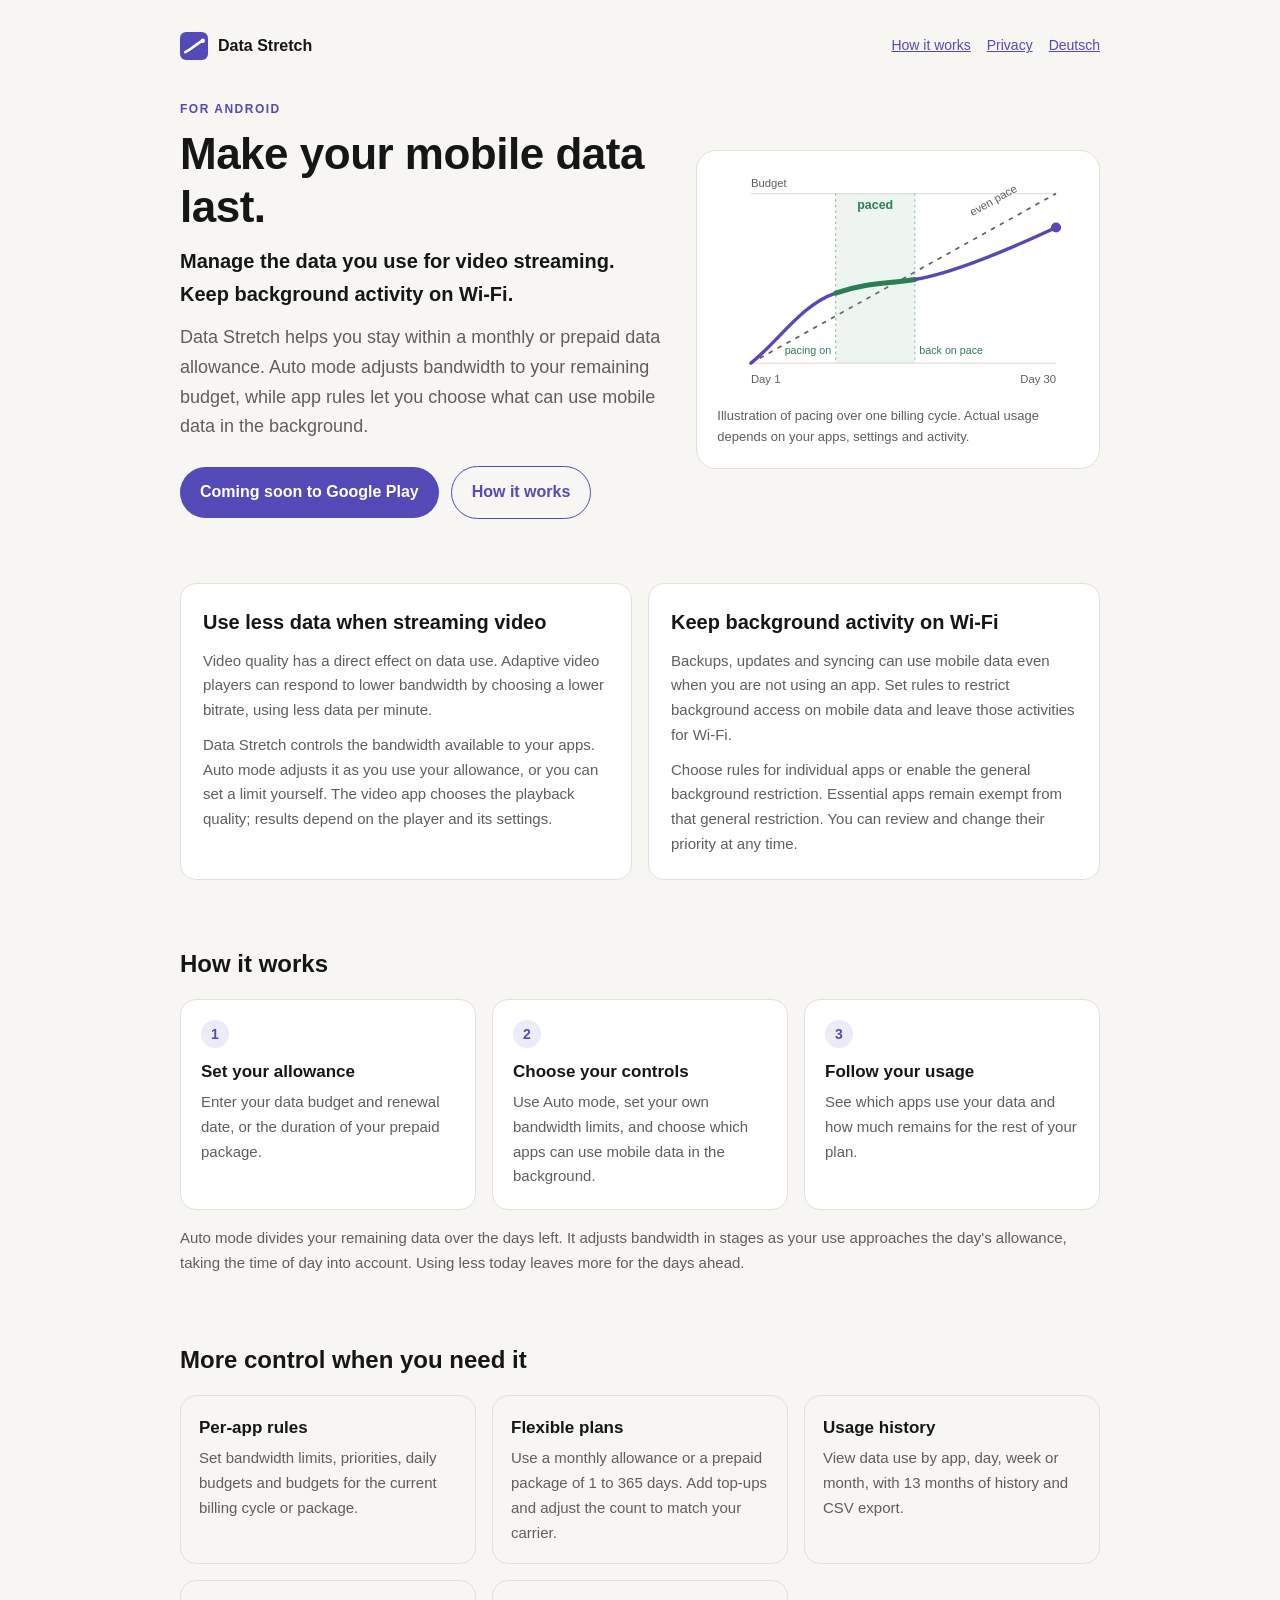
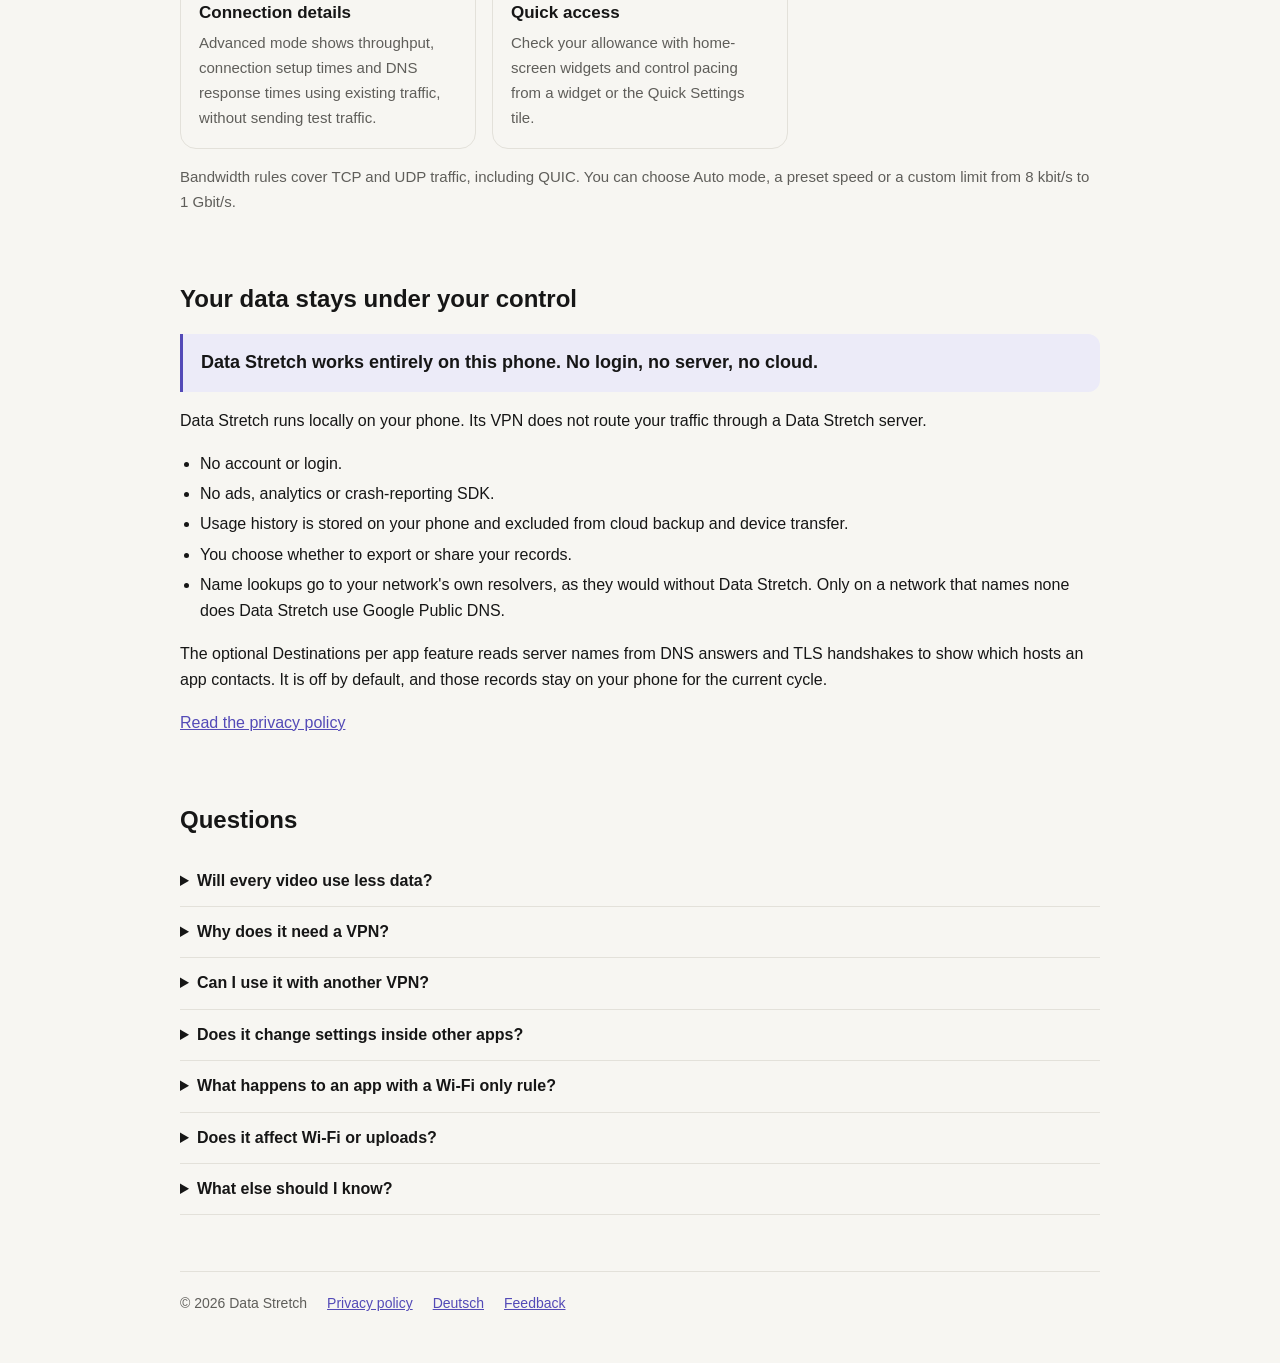
==== commit 5d942424: "Site: a feedback page in English and German Co-Authored-By: Claude Opus 5.5 <noreply@anthropic.com>" ====
--- a/index.html
+++ b/index.html
@@ -6,10 +6,10 @@
 <title>Data Stretch | Manage video streaming and mobile data</title>
 <meta name="description" content="Make your mobile data last with Data Stretch for Android. Manage streaming bandwidth, restrict background data use and track your allowance by app.">
 
-<link rel="canonical" href="https://tensor-tide.github.io/datapace-site/">
-<link rel="alternate" hreflang="en" href="https://tensor-tide.github.io/datapace-site/">
-<link rel="alternate" hreflang="de" href="https://tensor-tide.github.io/datapace-site/de/">
-<link rel="alternate" hreflang="x-default" href="https://tensor-tide.github.io/datapace-site/">
+<link rel="canonical" href="https://tensor-tide.github.io/datastretch/">
+<link rel="alternate" hreflang="en" href="https://tensor-tide.github.io/datastretch/">
+<link rel="alternate" hreflang="de" href="https://tensor-tide.github.io/datastretch/de/">
+<link rel="alternate" hreflang="x-default" href="https://tensor-tide.github.io/datastretch/">
 <link rel="icon" href="favicon.svg" type="image/svg+xml">
 <link rel="apple-touch-icon" href="apple-touch-icon.png">
 <meta name="theme-color" content="#f7f6f2" media="(prefers-color-scheme: light)">
@@ -18,8 +18,8 @@
 <meta property="og:site_name" content="Data Stretch">
 <meta property="og:title" content="Data Stretch | Manage video streaming and mobile data">
 <meta property="og:description" content="Manage streaming bandwidth and background data on Android, so your allowance lasts. Data Stretch works entirely on this phone. No login, no server, no cloud.">
-<meta property="og:url" content="https://tensor-tide.github.io/datapace-site/">
-<meta property="og:image" content="https://tensor-tide.github.io/datapace-site/og.png">
+<meta property="og:url" content="https://tensor-tide.github.io/datastretch/">
+<meta property="og:image" content="https://tensor-tide.github.io/datastretch/og.png">
 <meta property="og:image:width" content="1200">
 <meta property="og:image:height" content="630">
 <meta property="og:locale" content="en_GB">
@@ -34,7 +34,7 @@
   "operatingSystem": "Android",
   "applicationCategory": "UtilitiesApplication",
   "description": "Manages streaming bandwidth and background mobile data so a monthly or prepaid allowance lasts. Works entirely on the phone, with no account, server or cloud.",
-  "url": "https://tensor-tide.github.io/datapace-site/",
+  "url": "https://tensor-tide.github.io/datastretch/",
   "inLanguage": ["en", "de"]
 }
 </script>
@@ -157,6 +157,7 @@
   <span>© 2026 Data Stretch</span>
   <a href="privacy/">Privacy policy</a>
   <a href="de/" hreflang="de" lang="de">Deutsch</a>
+  <a href="feedback/">Feedback</a>
 </footer>
 </body>
 </html>
